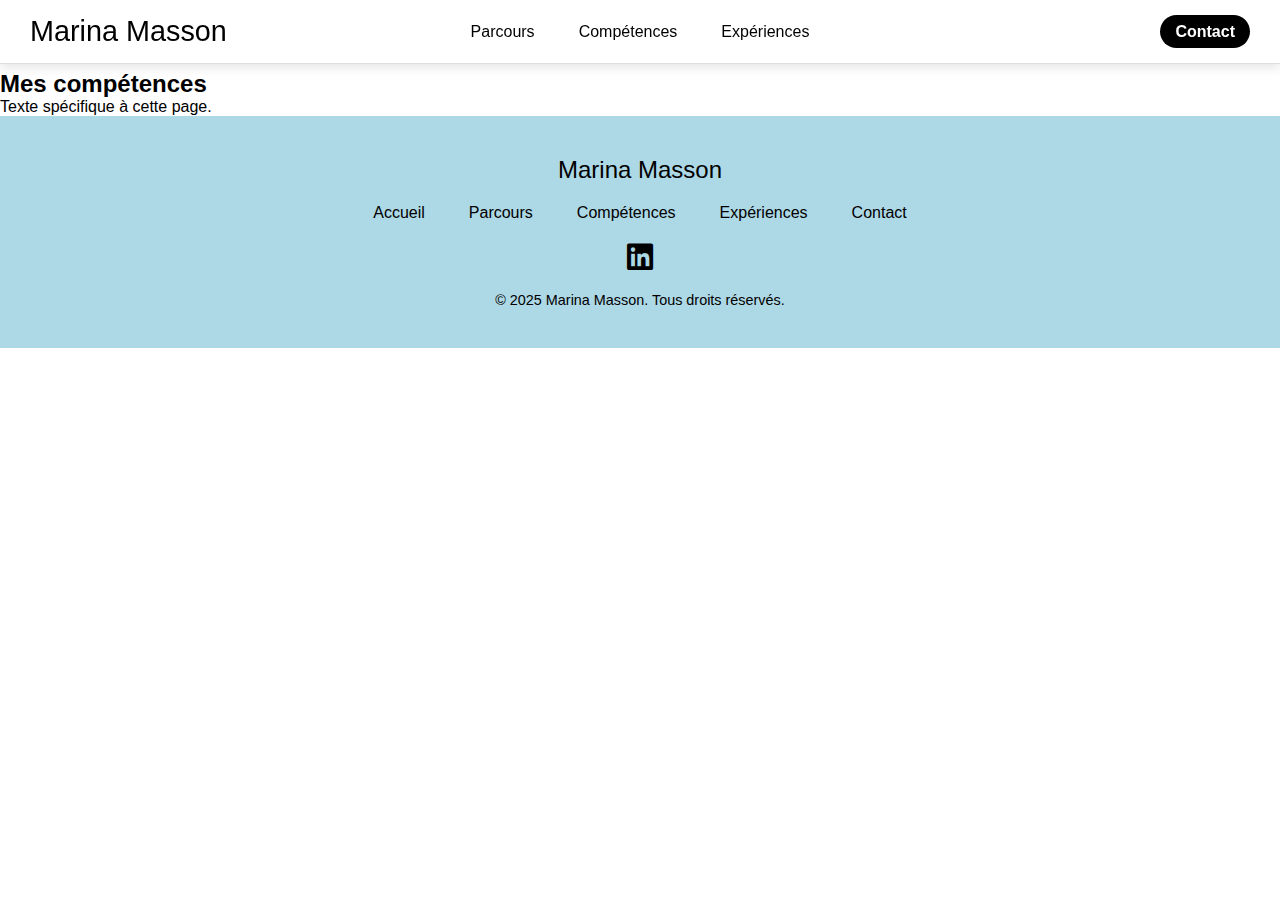
==== competences.html @ f67c8847 "changes 1" ====
<!DOCTYPE html>
<html lang="fr">

<head> 
    <meta charset="UTF-8">
    <meta name="viewport" content="width=device-width, initial-scale=1.0">
    <title>Marina Masson - Accueil</title>
    <link rel="stylesheet" href="styles.css"> <!-- Lien vers le fichier CSS -->
    <link rel="stylesheet" href="https://cdnjs.cloudflare.com/ajax/libs/font-awesome/6.4.2/css/all.min.css">
</head>

<body>
    <div id="header"></div> <!-- Le header sera chargé ici -->
    
    <main>
        <h2>Mes compétences</h2>
        <p>Texte spécifique à cette page.</p>
    </main>

    <div id="footer"></div> <!-- Le footer sera chargé ici -->

    <script>
        async function includeHTML(file, elementId) {
            const response = await fetch(file);
            if (response.ok) {
                const content = await response.text();
                document.getElementById(elementId).innerHTML = content;
            } else {
                console.error(`Erreur de chargement : ${file}`);
            }
        }

        includeHTML('header.html', 'header');
        includeHTML('footer.html', 'footer');
    </script>
</body>

</html>
---- styles.css ----
/* Réinitialisation des marges et paddings */
* {
    margin: 0;
    padding: 0;
    box-sizing: border-box;
}

/* Styles généraux */
body {
    font-family: Arial, sans-serif;
    margin: 0;
    padding: 0;
    padding-top: 70px; /* Compense la hauteur du header fixe */
}

/* Styles pour le header */
header {
    background-color: white;
    padding: 15px 30px;
    width: 100%;
    position: fixed;
    top: 0;
    left: 0;
    z-index: 1000;
    box-shadow: 0px 4px 10px rgba(0, 0, 0, 0.1); /* Ombre douce */
    border-bottom: 1px solid #ddd; /* Légère séparation */
    display: grid;
    grid-template-columns: 1fr auto 1fr; /* Trois colonnes équilibrées */
    align-items: center;
}

/* Style du titre */
header h1 {
    font-size: 1.8rem;
    font-weight: normal; /* Texte plus fin */
    color: black;
}

header h1 a {
    text-decoration: none; /* Supprime le soulignement */
    color: inherit; /* Garde la couleur du texte parent */
    font-weight: inherit; /* Garde l'épaisseur du texte */
}

/* Conteneur de la navigation pour bien centrer les éléments */
nav {
    flex: 1;
    display: flex;
    justify-content: center; /* Centre la navigation */
}

/* Style de la navigation */
nav ul {
    list-style: none;
    display: flex;
    gap: 20px; /* Espacement entre les liens */
    justify-content: center;
}

/* Style des liens */
nav ul li a {
    text-decoration: none;
    color: black;
    font-size: 1rem;
    padding: 8px 12px;
    border-radius: 5px;
    transition: 0.3s;
}

/* Effet au survol */
nav ul li a:hover {
    background-color: rgba(0, 0, 0, 0.1); /* Légère coloration */
}

/* Positionnement spécifique du bouton "Contact" */
.contact {
    justify-self: end; /* Aligne le bouton "Contact" à droite */
}

.contact a {
    background-color: black;
    color: white;
    padding: 8px 15px;
    border-radius: 20px;
    font-weight: bold;
    text-decoration: none;
    transition: 0.3s;
}

.contact a:hover {
    background-color: #333; /* Gris foncé au survol */
}

/* --------- Responsive Design ---------- */

/* Menu burger */
.menu-toggle {
    display: none;
    flex-direction: column;
    cursor: pointer;
}

.menu-toggle div {
    width: 30px;
    height: 3px;
    background-color: black;
    margin: 5px;
    transition: 0.3s;
}

/* Adaptation pour mobile */
@media (max-width: 768px) {
    nav {
        justify-content: flex-end; /* Pour que le menu burger soit bien positionné */
    }

    nav ul {
        display: none;
        flex-direction: column;
        background-color: white;
        position: absolute;
        top: 60px;
        left: 0;
        width: 100%;
        text-align: center;
        padding: 10px 0;
        border-top: 1px solid #ddd;
    }

    nav ul li {
        padding: 10px 0;
    }

    .contact {
        position: absolute;
        right: 30px;
        top: 15px;
    }

    .menu-toggle {
        display: flex;
    }

    /* Affichage du menu lorsqu'il est actif */
    nav.active ul {
        display: flex;
    }
}

/* Footer */
footer {
    background-color: #add8e6; /* Bleu clair */
    padding: 40px 0;
    text-align: center;
    color: black;
}

.footer-container {
    display: flex;
    flex-direction: column;
    align-items: center;
    gap: 20px;
}

/* Nom */
footer h2 {
    font-size: 1.5rem;
    font-weight: normal;
}

/* Navigation */
footer nav ul {
    list-style: none;
    display: flex;
    gap: 20px;
    padding: 0;
}

footer nav ul li a {
    text-decoration: none;
    color: black;
    font-size: 1rem;
    transition: 0.3s;
}

footer nav ul li a:hover {
    text-decoration: underline;
}

/* Réseaux sociaux */
.social a i {
    font-size: 30px;
    color: black;
    transition: 0.3s;
}

.social a i:hover {
    opacity: 0.7
}

/* Copyright */
.copyright {
    margin-top: 20px;
    font-size: 0.9rem;
}
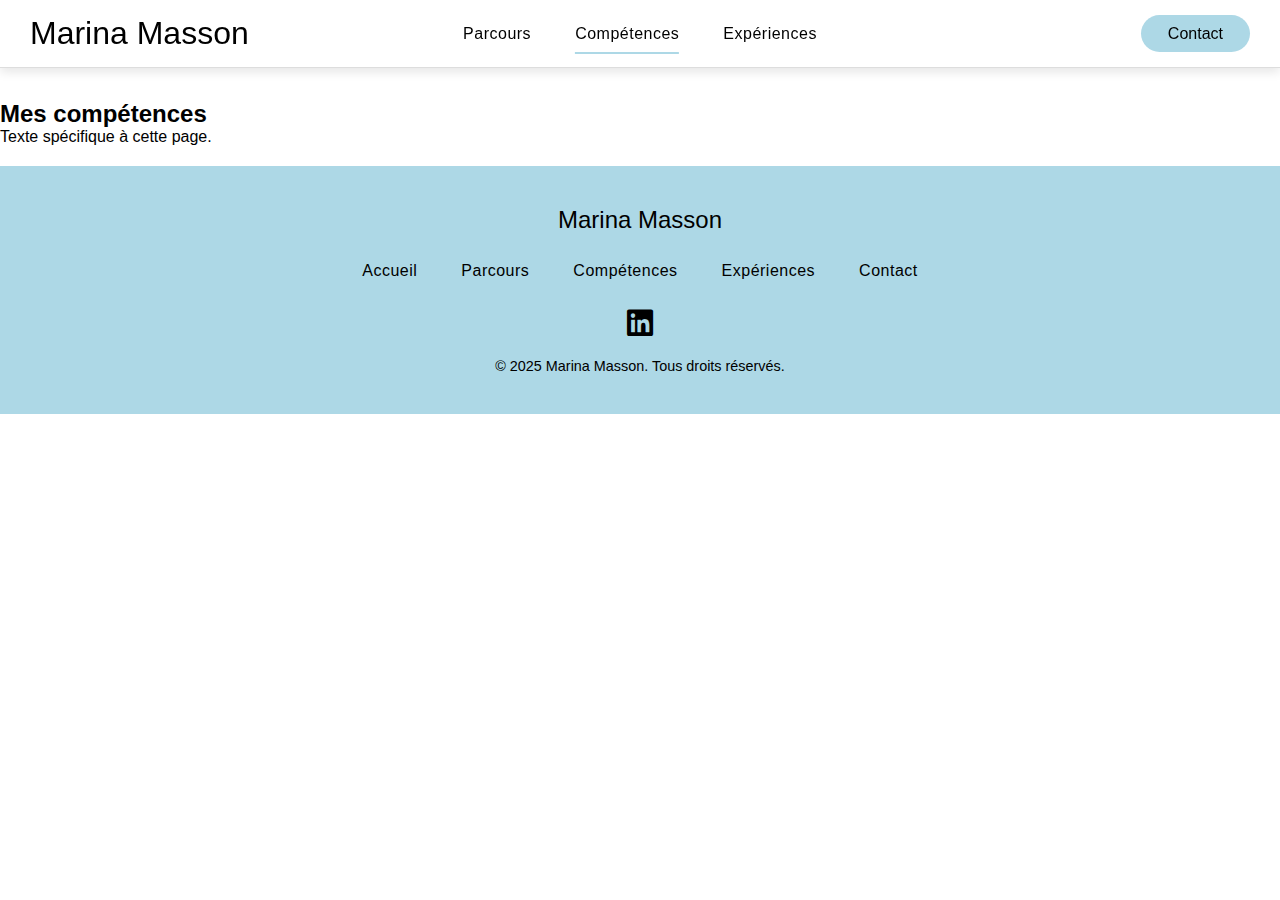
==== commit 9c489bb2: "3" ====
--- a/competences.html
+++ b/competences.html
@@ -5,34 +5,65 @@
     <meta charset="UTF-8">
     <meta name="viewport" content="width=device-width, initial-scale=1.0">
     <title>Marina Masson - Accueil</title>
-    <link rel="stylesheet" href="styles.css"> <!-- Lien vers le fichier CSS -->
+    
+    <!-- Lien vers les fichiers CSS -->
+    <link rel="stylesheet" href="styles.css">
     <link rel="stylesheet" href="https://cdnjs.cloudflare.com/ajax/libs/font-awesome/6.4.2/css/all.min.css">
 </head>
 
 <body>
-    <div id="header"></div> <!-- Le header sera chargé ici -->
+    <!-- Le header sera chargé dynamiquement -->
+    <div id="header"></div> 
     
     <main>
         <h2>Mes compétences</h2>
         <p>Texte spécifique à cette page.</p>
     </main>
 
-    <div id="footer"></div> <!-- Le footer sera chargé ici -->
+    <!-- Le footer sera chargé dynamiquement -->
+    <div id="footer"></div> 
 
     <script>
+        /**
+         * Fonction pour inclure un fichier HTML dans un élément spécifique de la page
+         * @param {string} file - Le fichier HTML à charger
+         * @param {string} elementId - L'ID de l'élément dans lequel charger le fichier
+         */
         async function includeHTML(file, elementId) {
-            const response = await fetch(file);
-            if (response.ok) {
+            try {
+                const response = await fetch(file);
+                if (!response.ok) throw new Error(`Erreur de chargement : ${file}`);
+                
                 const content = await response.text();
                 document.getElementById(elementId).innerHTML = content;
-            } else {
-                console.error(`Erreur de chargement : ${file}`);
+    
+                // Vérifier si le header est chargé, puis appliquer la classe active
+                if (elementId === 'header') {
+                    applyActiveClass();
+                }
+            } catch (error) {
+                console.error(error);
             }
         }
-
+    
+        // Chargement du header et du footer dynamiquement
         includeHTML('header.html', 'header');
         includeHTML('footer.html', 'footer');
-    </script>
+    
+        /**
+         * Fonction qui applique la classe "active" au lien correspondant à la page actuelle
+         */
+        function applyActiveClass() {
+            let links = document.querySelectorAll("nav ul li a");
+            let currentPage = window.location.pathname.split("/").pop(); // Récupère le fichier actuel (ex: "parcours.html")
+    
+            links.forEach(link => {
+                if (link.getAttribute("href") === currentPage) {
+                    link.classList.add("active"); // Ajoute la classe active au lien correspondant
+                }
+            });
+        }
+    </script>    
 </body>
 
 </html>--- a/styles.css
+++ b/styles.css
@@ -1,4 +1,14 @@
-/* Réinitialisation des marges et paddings */
+/* Importation de la police Aurora */
+@font-face {
+    font-family: 'Aurora';
+    src: url('fonts/Aurora.woff2') format('woff2'),
+         url('fonts/Aurora.woff') format('woff'),
+         url('fonts/Aurora.otf') format('opentype'); /* En dernier recours */
+    font-weight: normal;
+    font-style: normal;
+}
+
+/* Réinitialisation globale des styles */
 * {
     margin: 0;
     padding: 0;
@@ -8,12 +18,14 @@
 /* Styles généraux */
 body {
     font-family: Arial, sans-serif;
-    margin: 0;
-    padding: 0;
-    padding-top: 70px; /* Compense la hauteur du header fixe */
-}
-
-/* Styles pour le header */
+    padding-top: 100px; /* Compense la hauteur du header fixe */
+}
+
+main {
+    margin-bottom: 20px; /* Ajoute un espace sous le contenu */
+}
+
+/* ---------- HEADER ---------- */
 header {
     background-color: white;
     padding: 15px 30px;
@@ -23,75 +35,97 @@
     left: 0;
     z-index: 1000;
     box-shadow: 0px 4px 10px rgba(0, 0, 0, 0.1); /* Ombre douce */
-    border-bottom: 1px solid #ddd; /* Légère séparation */
+    border-bottom: 1px solid #ddd; /* Séparation visuelle */
     display: grid;
-    grid-template-columns: 1fr auto 1fr; /* Trois colonnes équilibrées */
+    grid-template-columns: 1fr auto 1fr;
     align-items: center;
 }
 
-/* Style du titre */
+/* Style du titre principal */
 header h1 {
-    font-size: 1.8rem;
-    font-weight: normal; /* Texte plus fin */
+    font-family: 'Aurora', sans-serif;
+    font-size: 2rem;
+    font-weight: normal;
     color: black;
 }
 
 header h1 a {
-    text-decoration: none; /* Supprime le soulignement */
-    color: inherit; /* Garde la couleur du texte parent */
-    font-weight: inherit; /* Garde l'épaisseur du texte */
-}
-
-/* Conteneur de la navigation pour bien centrer les éléments */
+    text-decoration: none;
+    color: inherit;
+    font-weight: inherit;
+}
+
+/* Navigation principale */
 nav {
     flex: 1;
     display: flex;
-    justify-content: center; /* Centre la navigation */
-}
-
-/* Style de la navigation */
+    justify-content: center;
+}
+
 nav ul {
     list-style: none;
     display: flex;
-    gap: 20px; /* Espacement entre les liens */
+    gap: 20px;
     justify-content: center;
 }
 
-/* Style des liens */
+/* Style des liens de navigation */
 nav ul li a {
     text-decoration: none;
     color: black;
     font-size: 1rem;
+    font-family: 'Aurora', sans-serif;
     padding: 8px 12px;
-    border-radius: 5px;
-    transition: 0.3s;
-}
-
-/* Effet au survol */
-nav ul li a:hover {
-    background-color: rgba(0, 0, 0, 0.1); /* Légère coloration */
-}
-
-/* Positionnement spécifique du bouton "Contact" */
+    letter-spacing: 0.5px;
+    position: relative;
+    transition: color 0.3s ease;
+    display: inline-block;
+}
+
+/* Animation de la ligne sous les liens */
+nav ul li a::after {
+    content: "";
+    position: absolute;
+    left: 50%;
+    bottom: -3px;
+    width: 0;
+    height: 2px;
+    background-color: transparent;
+    transition: width 0.3s ease, background-color 0.3s ease;
+    transform: translateX(-50%);
+}
+
+nav ul li a:hover::after,
+nav ul li a.active::after {
+    width: calc(100% - 24px);
+    background-color: #add8e6;
+}
+
+/* Positionnement du bouton "Contact" */
 .contact {
-    justify-self: end; /* Aligne le bouton "Contact" à droite */
+    justify-self: end;
 }
 
 .contact a {
-    background-color: black;
-    color: white;
-    padding: 8px 15px;
-    border-radius: 20px;
-    font-weight: bold;
-    text-decoration: none;
-    transition: 0.3s;
-}
-
-.contact a:hover {
-    background-color: #333; /* Gris foncé au survol */
-}
-
-/* --------- Responsive Design ---------- */
+    background-color: #add8e6;
+    color: black;
+    padding: 8px 25px;
+    border-radius: 30px;
+    text-decoration: none;
+    transition: background-color 0.3s ease, border 0.3s ease, color 0.3s ease;
+    font-family: 'Aurora', sans-serif;
+    border: 2px solid transparent;
+}
+
+/* Effet au survol et activation */
+.contact a:hover,
+.contact a:focus,
+.contact a.active {
+    background-color: lightyellow;
+    color: black;
+}
+
+/* ---------- RESPONSIVE DESIGN ---------- */
 
 /* Menu burger */
 .menu-toggle {
@@ -108,10 +142,9 @@
     transition: 0.3s;
 }
 
-/* Adaptation pour mobile */
 @media (max-width: 768px) {
     nav {
-        justify-content: flex-end; /* Pour que le menu burger soit bien positionné */
+        justify-content: flex-end;
     }
 
     nav ul {
@@ -141,15 +174,14 @@
         display: flex;
     }
 
-    /* Affichage du menu lorsqu'il est actif */
     nav.active ul {
         display: flex;
     }
 }
 
-/* Footer */
+/* ---------- FOOTER ---------- */
 footer {
-    background-color: #add8e6; /* Bleu clair */
+    background-color: #add8e6;
     padding: 40px 0;
     text-align: center;
     color: black;
@@ -162,13 +194,11 @@
     gap: 20px;
 }
 
-/* Nom */
 footer h2 {
     font-size: 1.5rem;
     font-weight: normal;
 }
 
-/* Navigation */
 footer nav ul {
     list-style: none;
     display: flex;
@@ -187,7 +217,7 @@
     text-decoration: underline;
 }
 
-/* Réseaux sociaux */
+/* Icônes des réseaux sociaux */
 .social a i {
     font-size: 30px;
     color: black;
@@ -195,11 +225,10 @@
 }
 
 .social a i:hover {
-    opacity: 0.7
-}
-
-/* Copyright */
+    opacity: 0.7;
+}
+
 .copyright {
     margin-top: 20px;
     font-size: 0.9rem;
-}
+}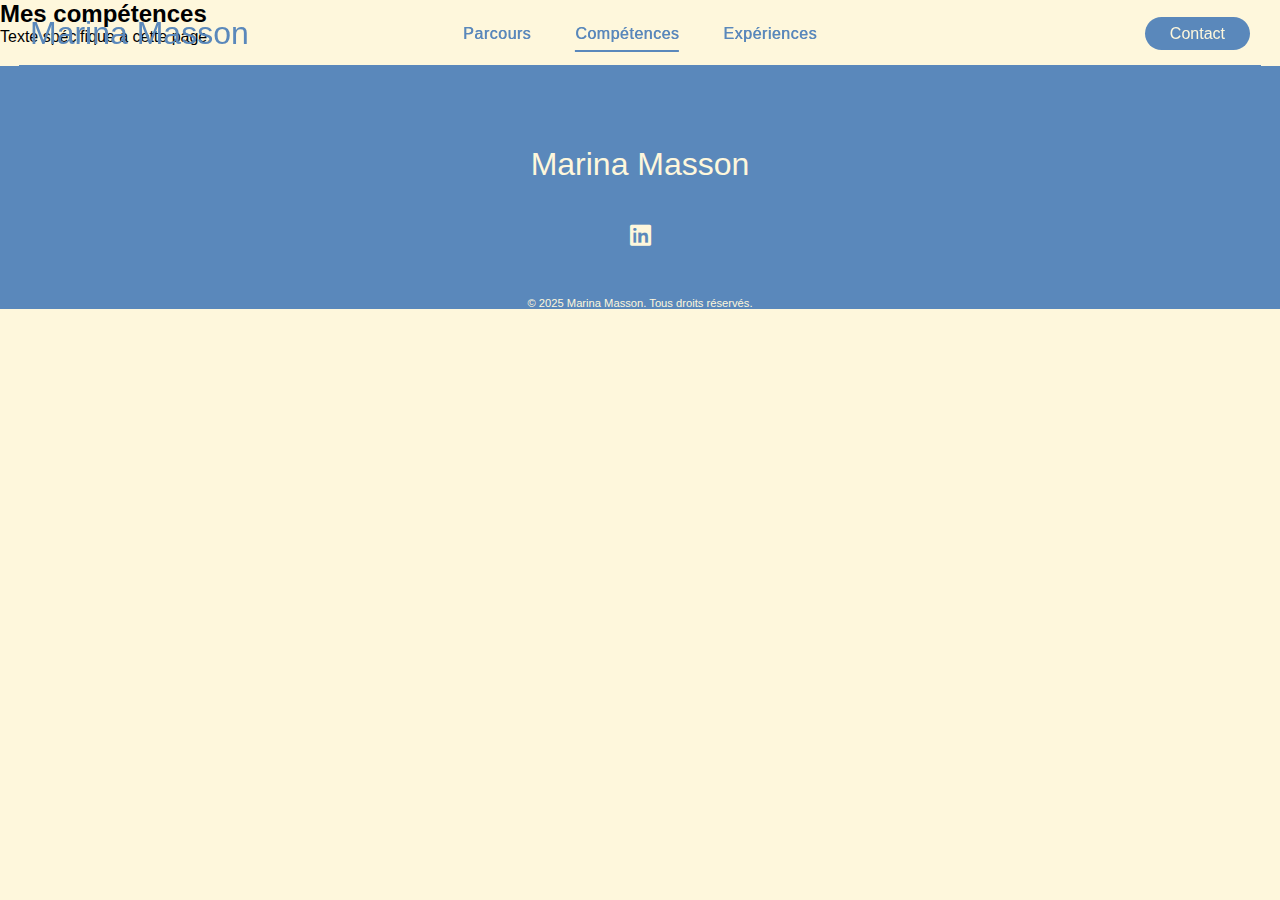
==== commit 161debfd: "4" ====
--- a/competences.html
+++ b/competences.html
@@ -23,47 +23,7 @@
     <!-- Le footer sera chargé dynamiquement -->
     <div id="footer"></div> 
 
-    <script>
-        /**
-         * Fonction pour inclure un fichier HTML dans un élément spécifique de la page
-         * @param {string} file - Le fichier HTML à charger
-         * @param {string} elementId - L'ID de l'élément dans lequel charger le fichier
-         */
-        async function includeHTML(file, elementId) {
-            try {
-                const response = await fetch(file);
-                if (!response.ok) throw new Error(`Erreur de chargement : ${file}`);
-                
-                const content = await response.text();
-                document.getElementById(elementId).innerHTML = content;
-    
-                // Vérifier si le header est chargé, puis appliquer la classe active
-                if (elementId === 'header') {
-                    applyActiveClass();
-                }
-            } catch (error) {
-                console.error(error);
-            }
-        }
-    
-        // Chargement du header et du footer dynamiquement
-        includeHTML('header.html', 'header');
-        includeHTML('footer.html', 'footer');
-    
-        /**
-         * Fonction qui applique la classe "active" au lien correspondant à la page actuelle
-         */
-        function applyActiveClass() {
-            let links = document.querySelectorAll("nav ul li a");
-            let currentPage = window.location.pathname.split("/").pop(); // Récupère le fichier actuel (ex: "parcours.html")
-    
-            links.forEach(link => {
-                if (link.getAttribute("href") === currentPage) {
-                    link.classList.add("active"); // Ajoute la classe active au lien correspondant
-                }
-            });
-        }
-    </script>    
+    <script src="script.js"></script>
 </body>
 
 </html>--- a/styles.css
+++ b/styles.css
@@ -16,9 +16,13 @@
 }
 
 /* Styles généraux */
+html {
+    scroll-behavior: smooth;
+}
+
 body {
     font-family: Arial, sans-serif;
-    padding-top: 100px; /* Compense la hauteur du header fixe */
+    background-color: #fef7dc; /* Ajout de la couleur de fond */
 }
 
 main {
@@ -27,15 +31,13 @@
 
 /* ---------- HEADER ---------- */
 header {
-    background-color: white;
+    background-color: transparent;
     padding: 15px 30px;
     width: 100%;
     position: fixed;
     top: 0;
     left: 0;
     z-index: 1000;
-    box-shadow: 0px 4px 10px rgba(0, 0, 0, 0.1); /* Ombre douce */
-    border-bottom: 1px solid #ddd; /* Séparation visuelle */
     display: grid;
     grid-template-columns: 1fr auto 1fr;
     align-items: center;
@@ -46,7 +48,7 @@
     font-family: 'Aurora', sans-serif;
     font-size: 2rem;
     font-weight: normal;
-    color: black;
+    color: #5a88bb;
 }
 
 header h1 a {
@@ -72,9 +74,11 @@
 /* Style des liens de navigation */
 nav ul li a {
     text-decoration: none;
-    color: black;
+    color: #5a88bb;
     font-size: 1rem;
     font-family: 'Aurora', sans-serif;
+    font-weight: normal; /* Laisse le poids par défaut */
+    text-shadow: 0.5px 0 0 currentColor; /* Simule une légère épaisseur */    
     padding: 8px 12px;
     letter-spacing: 0.5px;
     position: relative;
@@ -87,9 +91,9 @@
     content: "";
     position: absolute;
     left: 50%;
-    bottom: -3px;
+    bottom: -1px;
     width: 0;
-    height: 2px;
+    height: 1.6px;
     background-color: transparent;
     transition: width 0.3s ease, background-color 0.3s ease;
     transform: translateX(-50%);
@@ -98,7 +102,7 @@
 nav ul li a:hover::after,
 nav ul li a.active::after {
     width: calc(100% - 24px);
-    background-color: #add8e6;
+    background-color: #5a88bb;
 }
 
 /* Positionnement du bouton "Contact" */
@@ -107,23 +111,62 @@
 }
 
 .contact a {
-    background-color: #add8e6;
-    color: black;
+    background-color: #5a88bb;
+    color: #fef7dc;
     padding: 8px 25px;
     border-radius: 30px;
     text-decoration: none;
-    transition: background-color 0.3s ease, border 0.3s ease, color 0.3s ease;
-    font-family: 'Aurora', sans-serif;
-    border: 2px solid transparent;
+    transition: all 0.3s ease; /* Transition fluide pour toutes les propriétés */
+    font-family: 'Aurora', sans-serif;
 }
 
 /* Effet au survol et activation */
 .contact a:hover,
 .contact a:focus,
 .contact a.active {
-    background-color: lightyellow;
-    color: black;
-}
+    background-color: transparent;
+    color: #5a88bb; /* Bleu pour le texte */
+    border: 2px solid #5a88bb; /* Bordure bleue */
+}
+
+.header-border {
+    width: 97%; /* Ajuste la largeur selon ton besoin */
+    height: 1.7px;
+    background-color: #5a88bb; /* Couleur de la ligne */
+    margin: 0 auto; /* Centre la ligne */
+    position: absolute;
+    bottom: 0;
+    left: 0;
+    right: 0;
+}
+
+/* Transition fluide du header */
+header {
+    transition: all 0.3s ease-in-out;
+}
+
+/* Effet au scroll : header réduit et fond jaune */
+header.scrolled {
+    background-color: #fef7dc; /* Fond jaune */
+    padding: 8px 30px; /* Réduction du padding */
+}
+
+/* Réduction de la taille du titre */
+header.scrolled h1 {
+    font-size: 1.5rem; /* Réduction de la taille du titre */
+}
+
+/* Réduction du bouton contact */
+header.scrolled .contact a {
+    padding: 6px 20px; /* Bouton plus petit */
+    font-size: 0.9rem; /* Réduction de la taille du texte */
+}
+
+/* Réduction de la bordure sous le header */
+header.scrolled .header-border {
+    height: 1px;
+}
+
 
 /* ---------- RESPONSIVE DESIGN ---------- */
 
@@ -181,54 +224,89 @@
 
 /* ---------- FOOTER ---------- */
 footer {
-    background-color: #add8e6;
-    padding: 40px 0;
+    background-color: #5a88bb;
+    padding-top: 80px;
     text-align: center;
-    color: black;
-}
-
-.footer-container {
+    color: #fef7dc; /* Texte en jaune pâle */
+    font-family: 'Aurora', sans-serif; /* Police Aurora */
+}
+
+footer h2 {
+    font-family: 'Aurora', sans-serif;
+    font-size: 2rem; /* Même taille que dans le header */
+    font-weight: normal; /* Même épaisseur */
+    color: #fef7dc; /* Même couleur que le reste du footer */
+    padding-bottom: 40px;
+}
+
+/* Icônes des réseaux sociaux */
+.social a i {
+    font-size: 24px; /* Taille réduite */
+    color: #fef7dc; /* Couleur */
+    transition: 0.3s;
+    padding-bottom: 30px;
+}
+
+/* Copyright */
+.copyright {
+    margin-top: 20px;
+    font-size: 0.7rem;
+    color: #fef7dc; /* Texte copyright en jaune pâle */
+}
+
+/* Section HERO (image pleine largeur) */
+.hero {
+    height: 100vh; /* Pleine hauteur */
+    background: url('Images/IMG_3116.JPG') center/cover no-repeat; /* Image de fond */
+    display: flex;
+    align-items: center;
+    justify-content: center;
+    text-align: center;
+    position: relative;
+    padding: 20px;
+}
+
+/* Contenu au centre */
+.hero-content {
+    max-width: 800px;
+    color: white;
+}
+
+/* Titre */
+.hero h1 {
+    font-family: 'Aurora', sans-serif;
+    font-size: 3rem;
+    font-weight: normal;
+}
+
+.hero p {
+    font-family: "Helvetica Neue", Arial, sans-serif; /* Helvetica Neue est plus fine */
+    font-size: 1.2rem;
+    margin-top: 10px;
+    font-weight: 300; /* Poids plus léger */
+}
+
+/* Chevron sous le texte */
+.scroll-down {
+    display: block;
+    margin: 40px auto 0; /* Ajustement pour le remonter légèrement */
+    font-size: 1.5rem; /* Réduction de la taille */
+    color: white; /* Chevron en blanc */
+    text-decoration: none;
+    transition: opacity 0.3s ease, transform 0.3s ease;
+}
+
+/* Effet au survol */
+.scroll-down:hover {
+    opacity: 0.7;
+    transform: translateY(5px); /* Animation légère vers le bas */
+}
+
+#content {
     display: flex;
     flex-direction: column;
     align-items: center;
-    gap: 20px;
-}
-
-footer h2 {
-    font-size: 1.5rem;
-    font-weight: normal;
-}
-
-footer nav ul {
-    list-style: none;
-    display: flex;
-    gap: 20px;
-    padding: 0;
-}
-
-footer nav ul li a {
-    text-decoration: none;
-    color: black;
-    font-size: 1rem;
-    transition: 0.3s;
-}
-
-footer nav ul li a:hover {
-    text-decoration: underline;
-}
-
-/* Icônes des réseaux sociaux */
-.social a i {
-    font-size: 30px;
-    color: black;
-    transition: 0.3s;
-}
-
-.social a i:hover {
-    opacity: 0.7;
-}
-
-.copyright {
-    margin-top: 20px;
-    font-size: 0.9rem;
+    justify-content: center;
+    min-height: 50vh; /* Ajuste la hauteur de l'espace vide */
+    text-align: center; /* Centre le texte à l'intérieur */
 }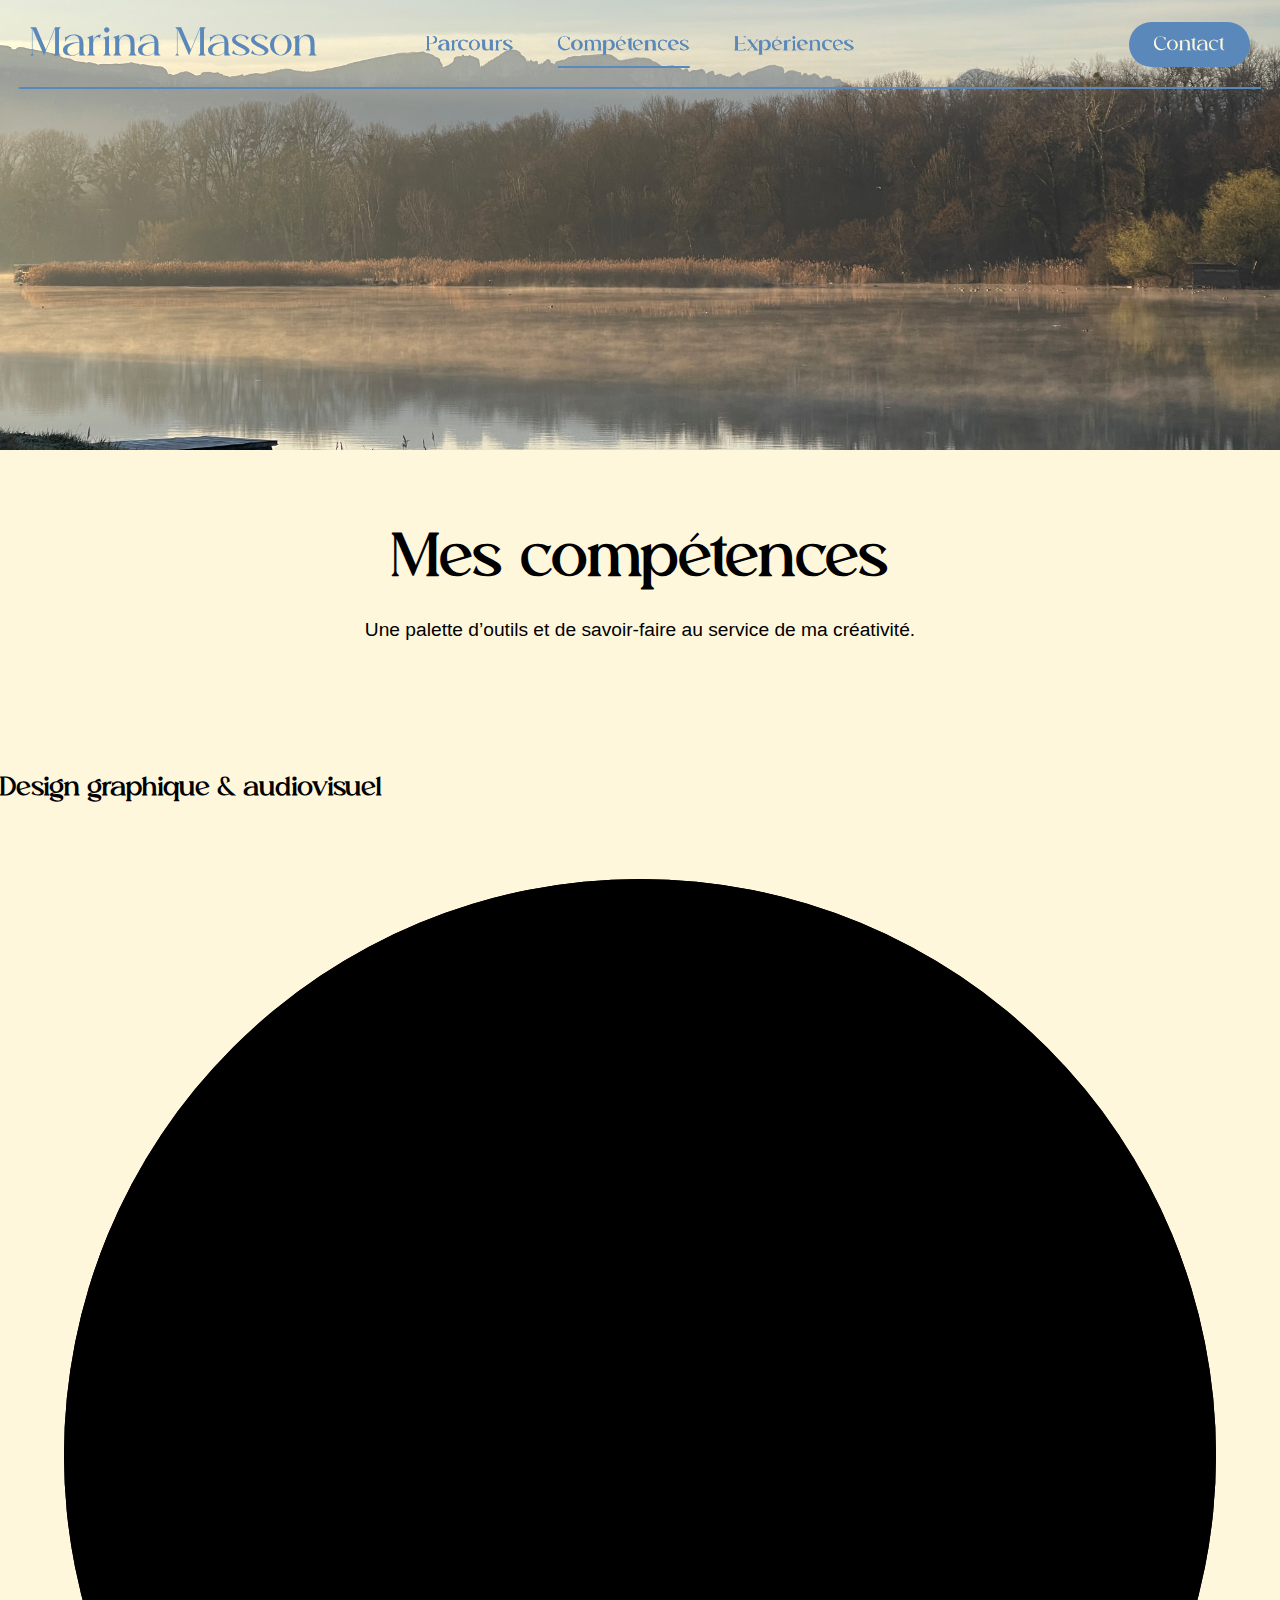
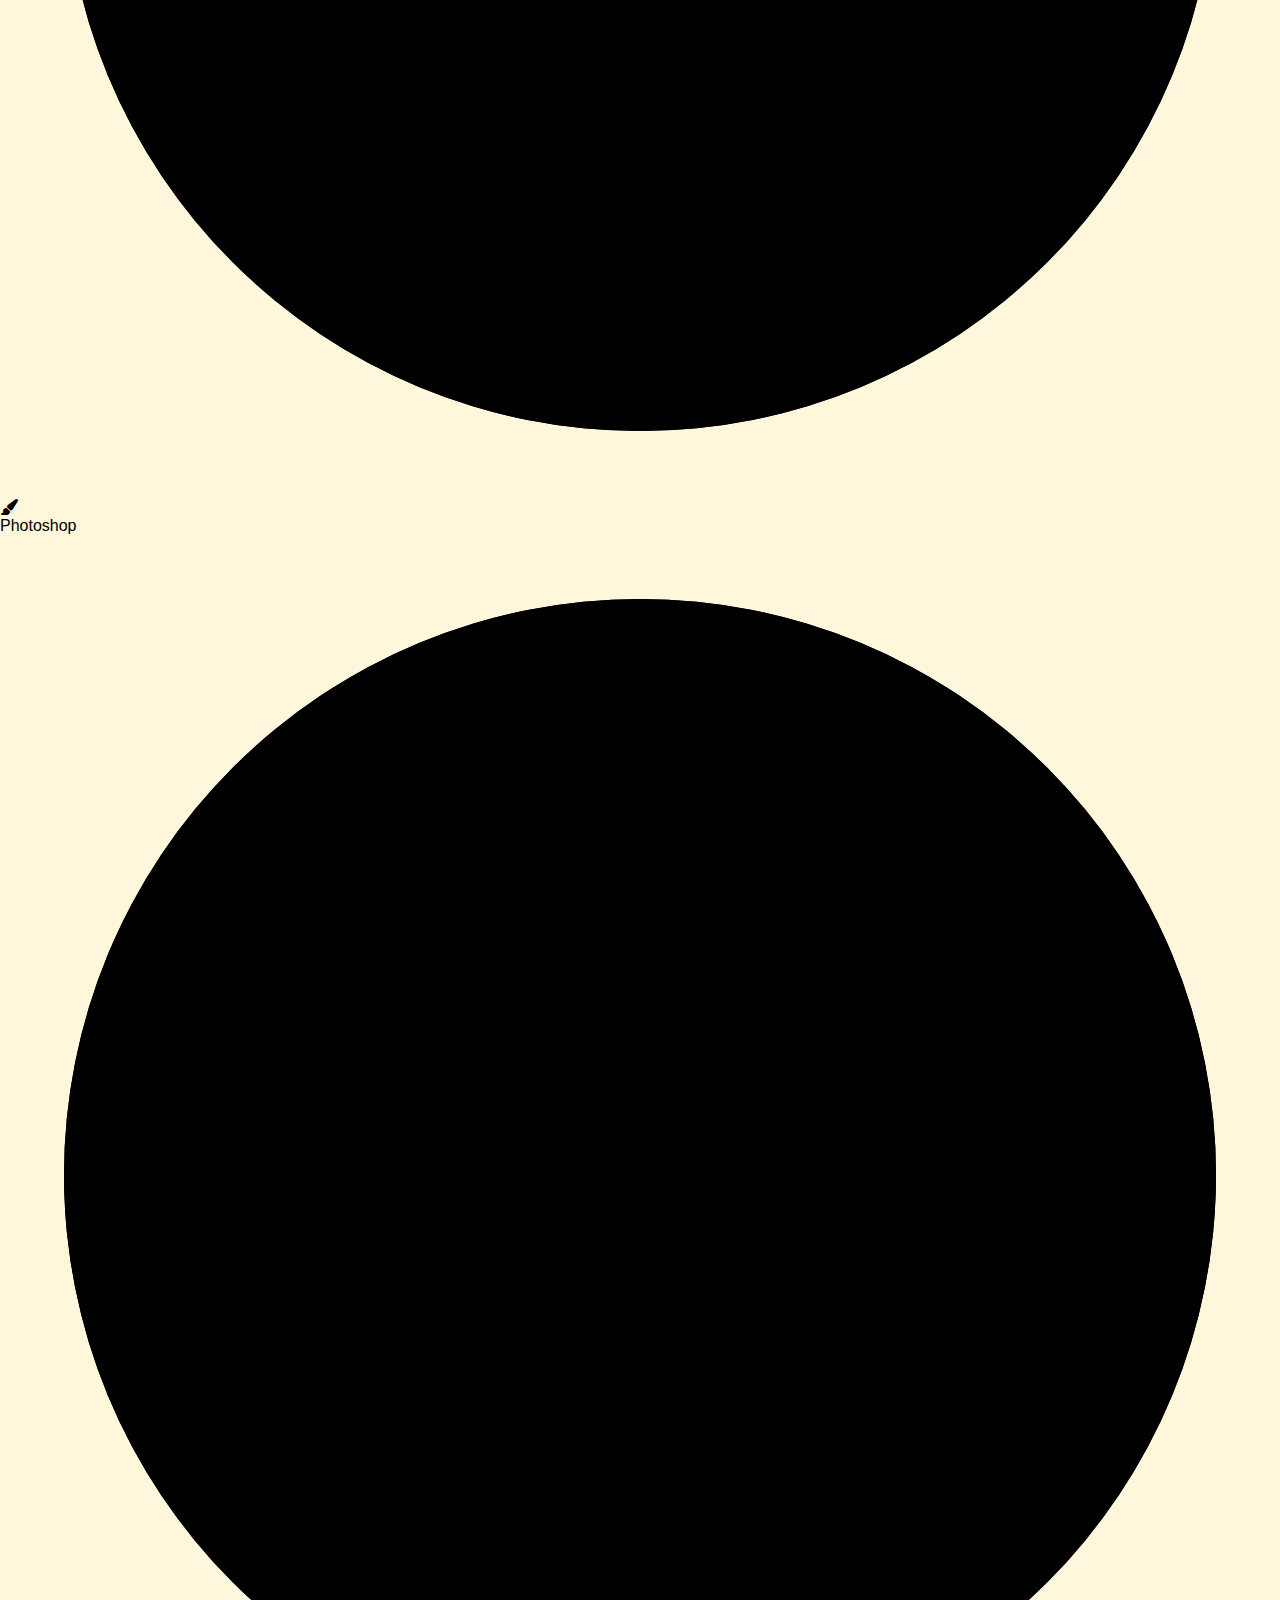
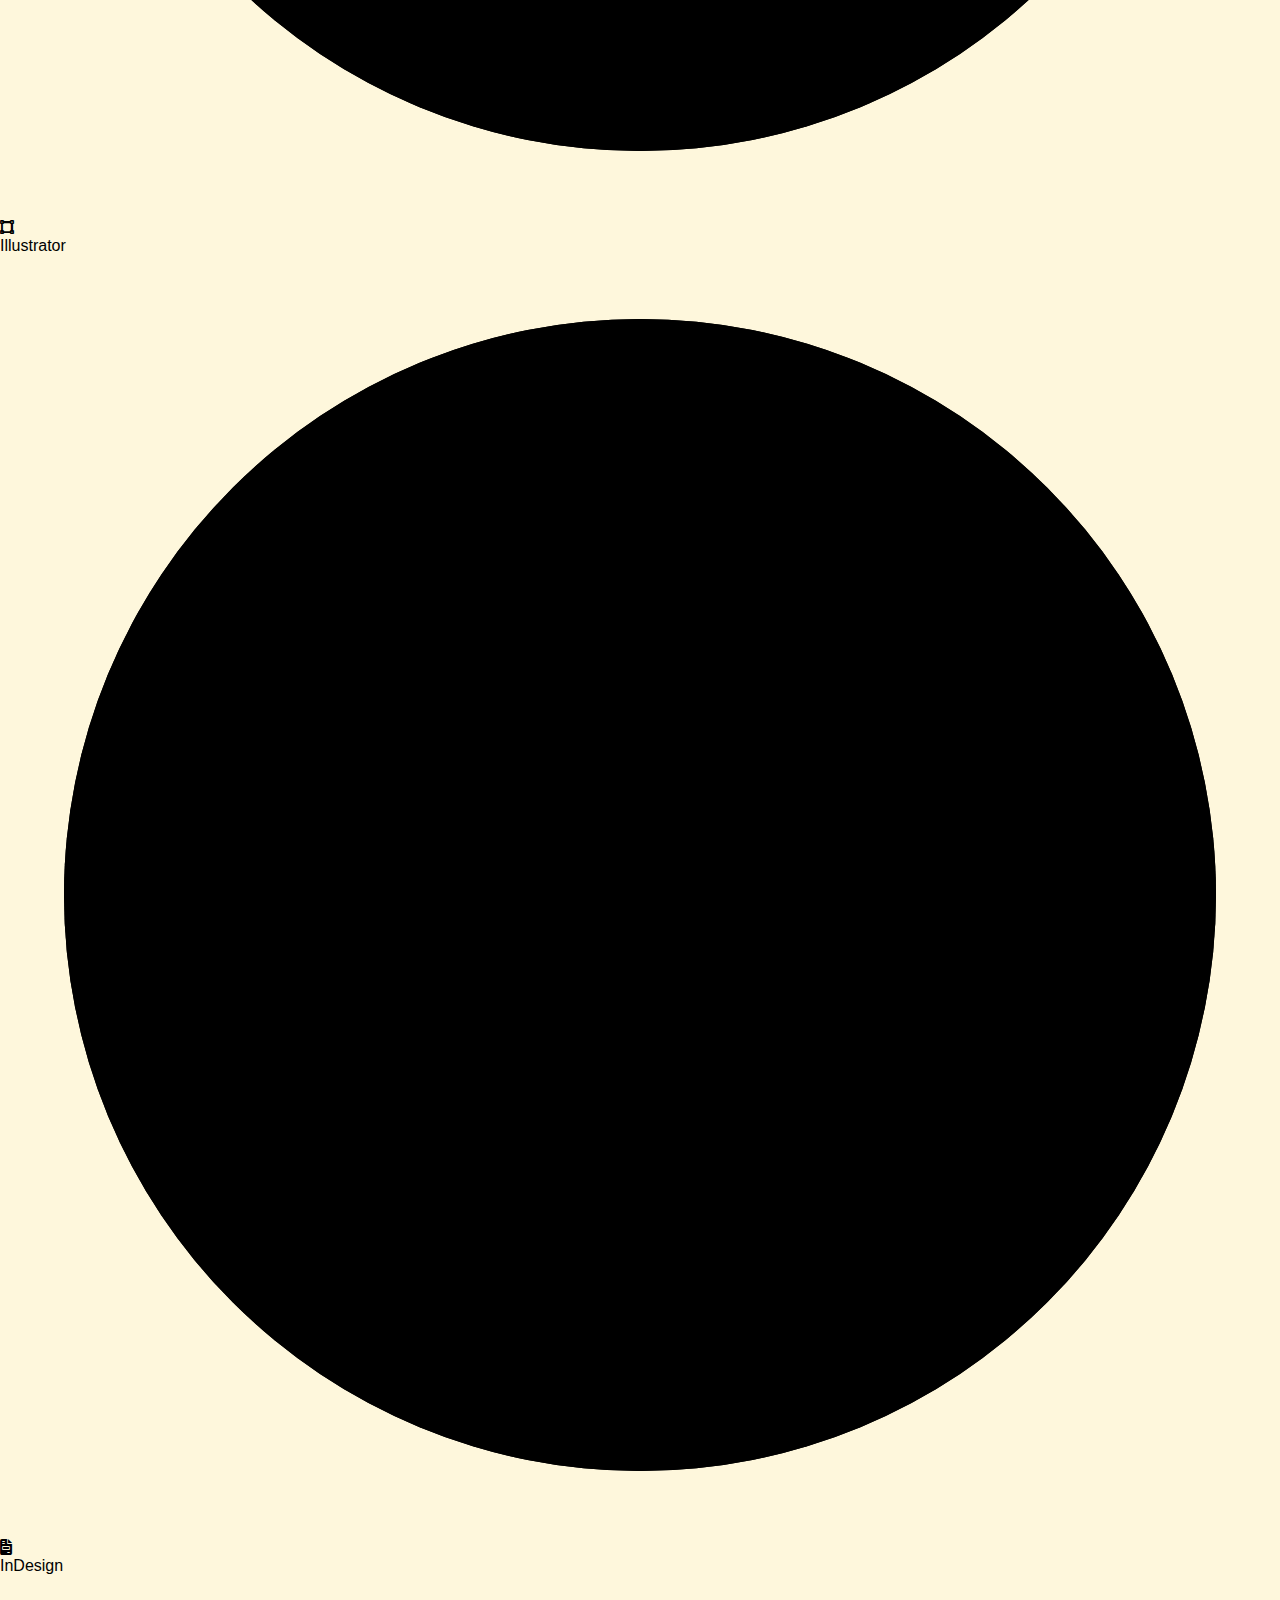
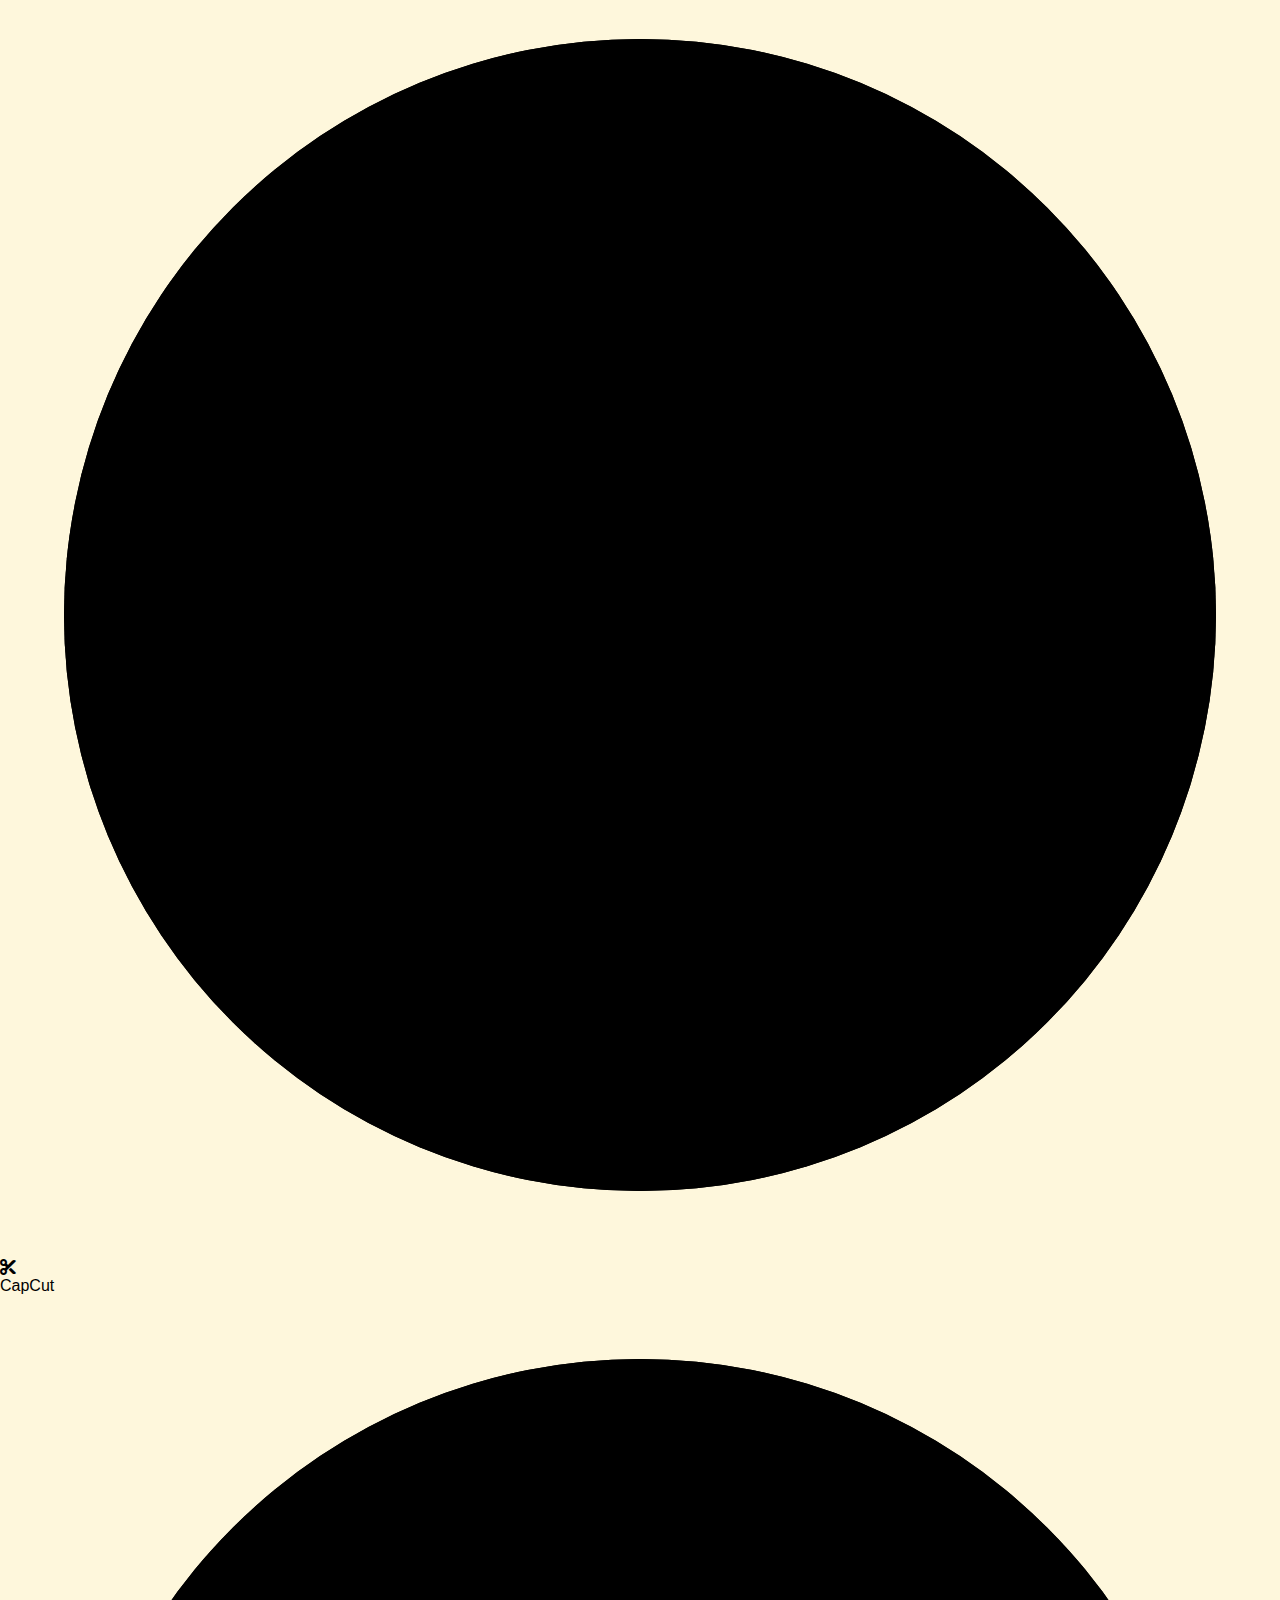
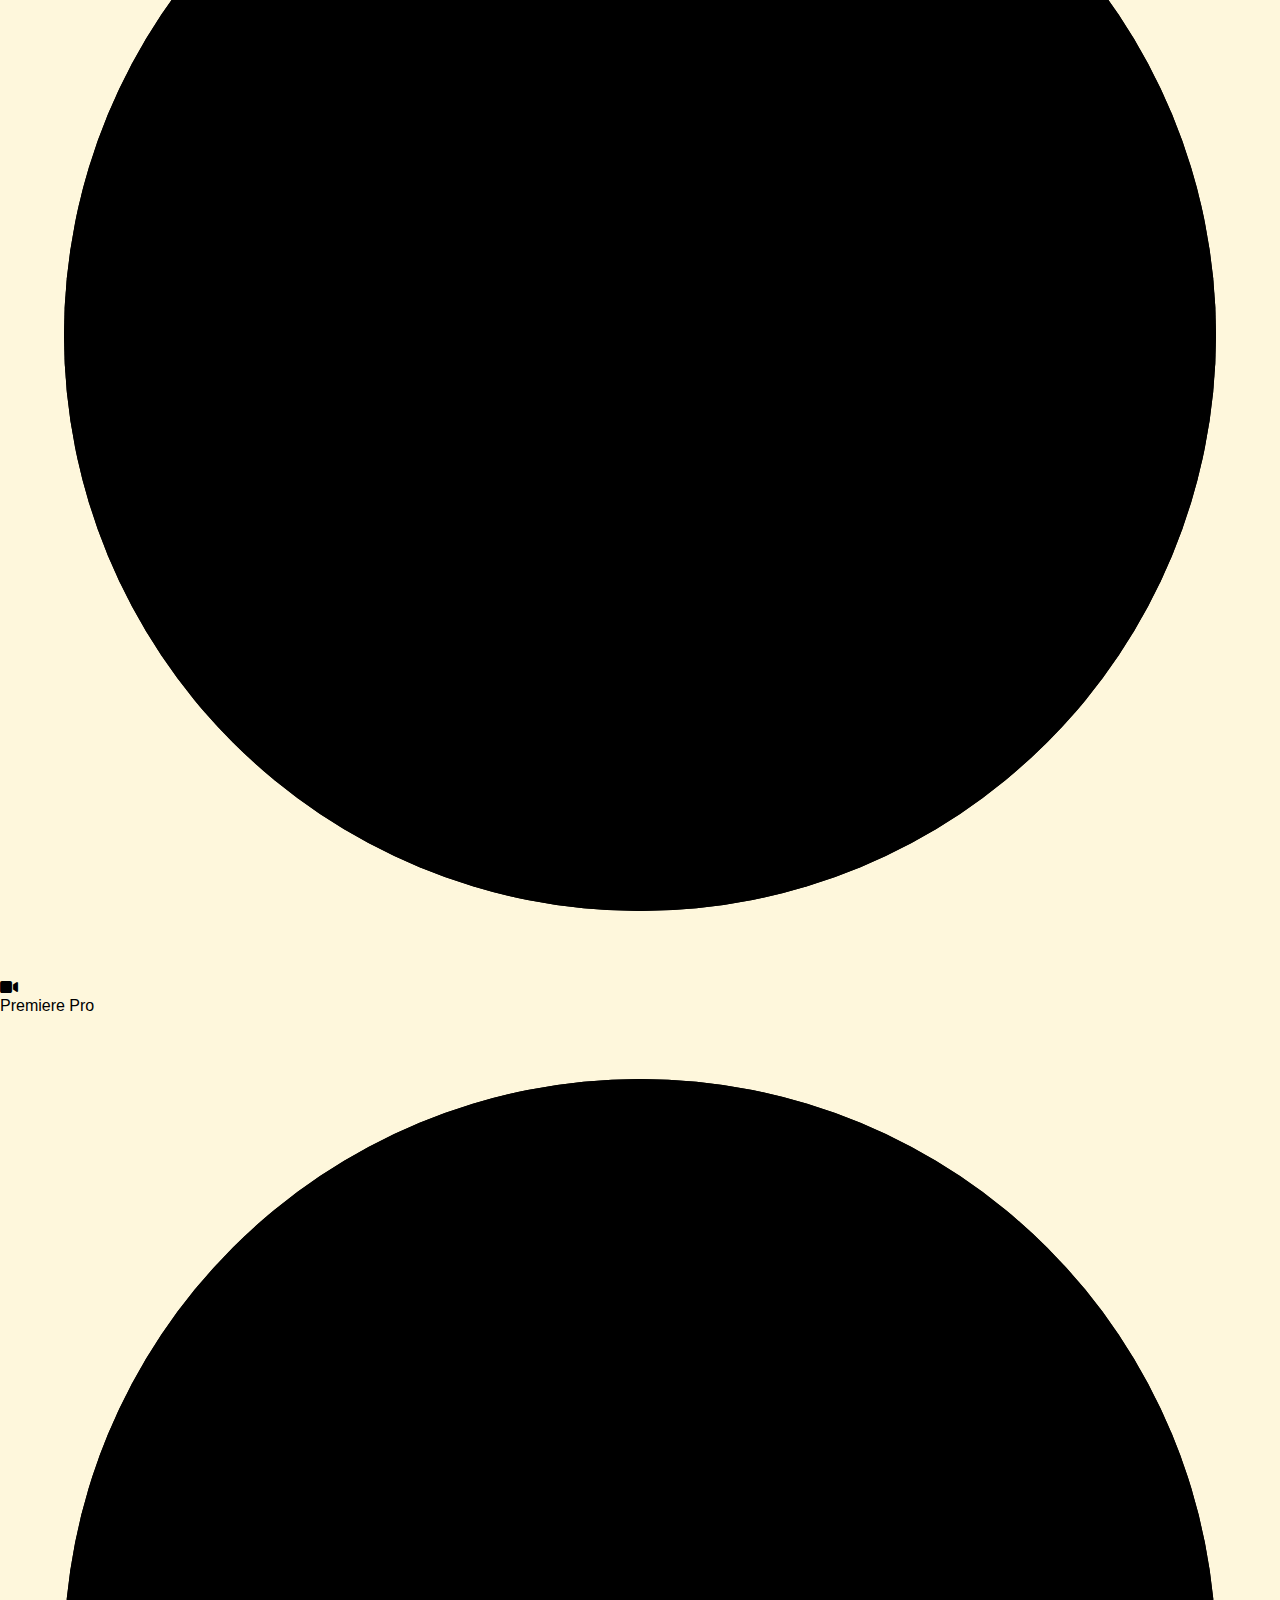
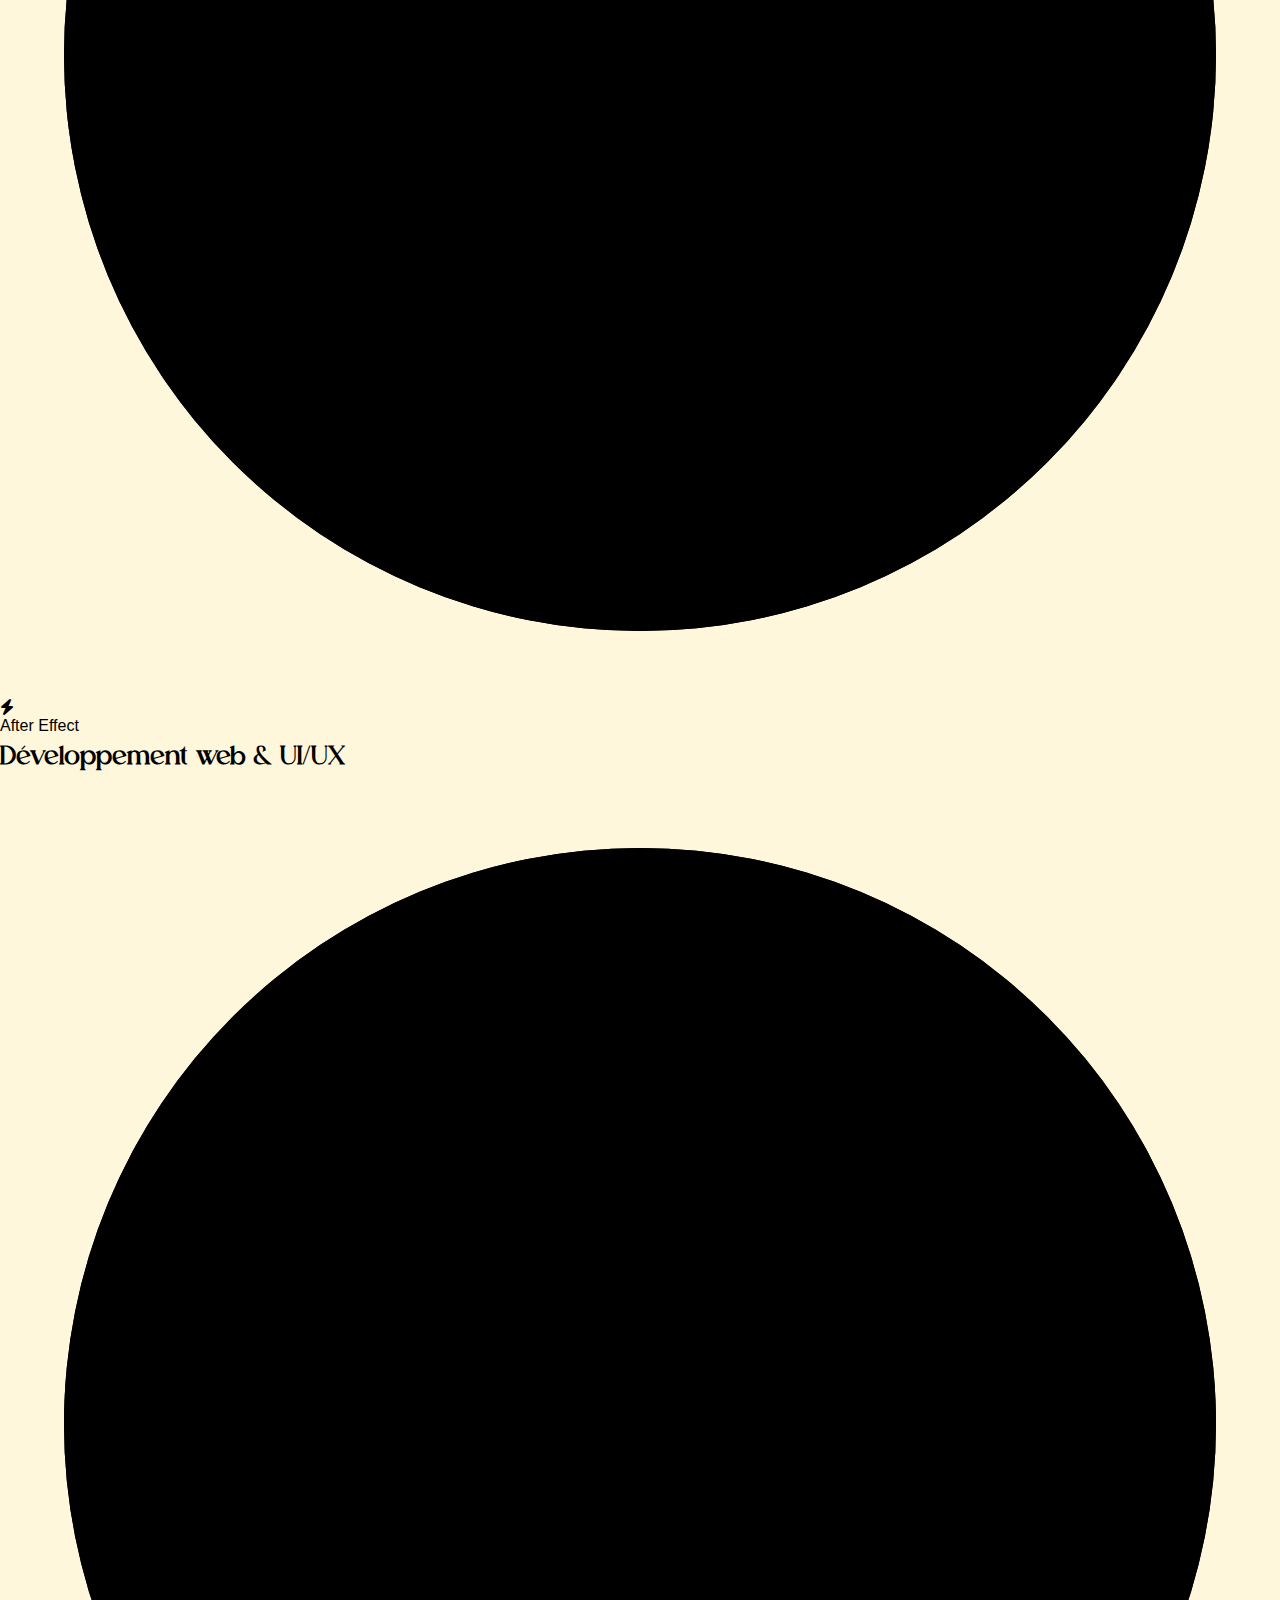
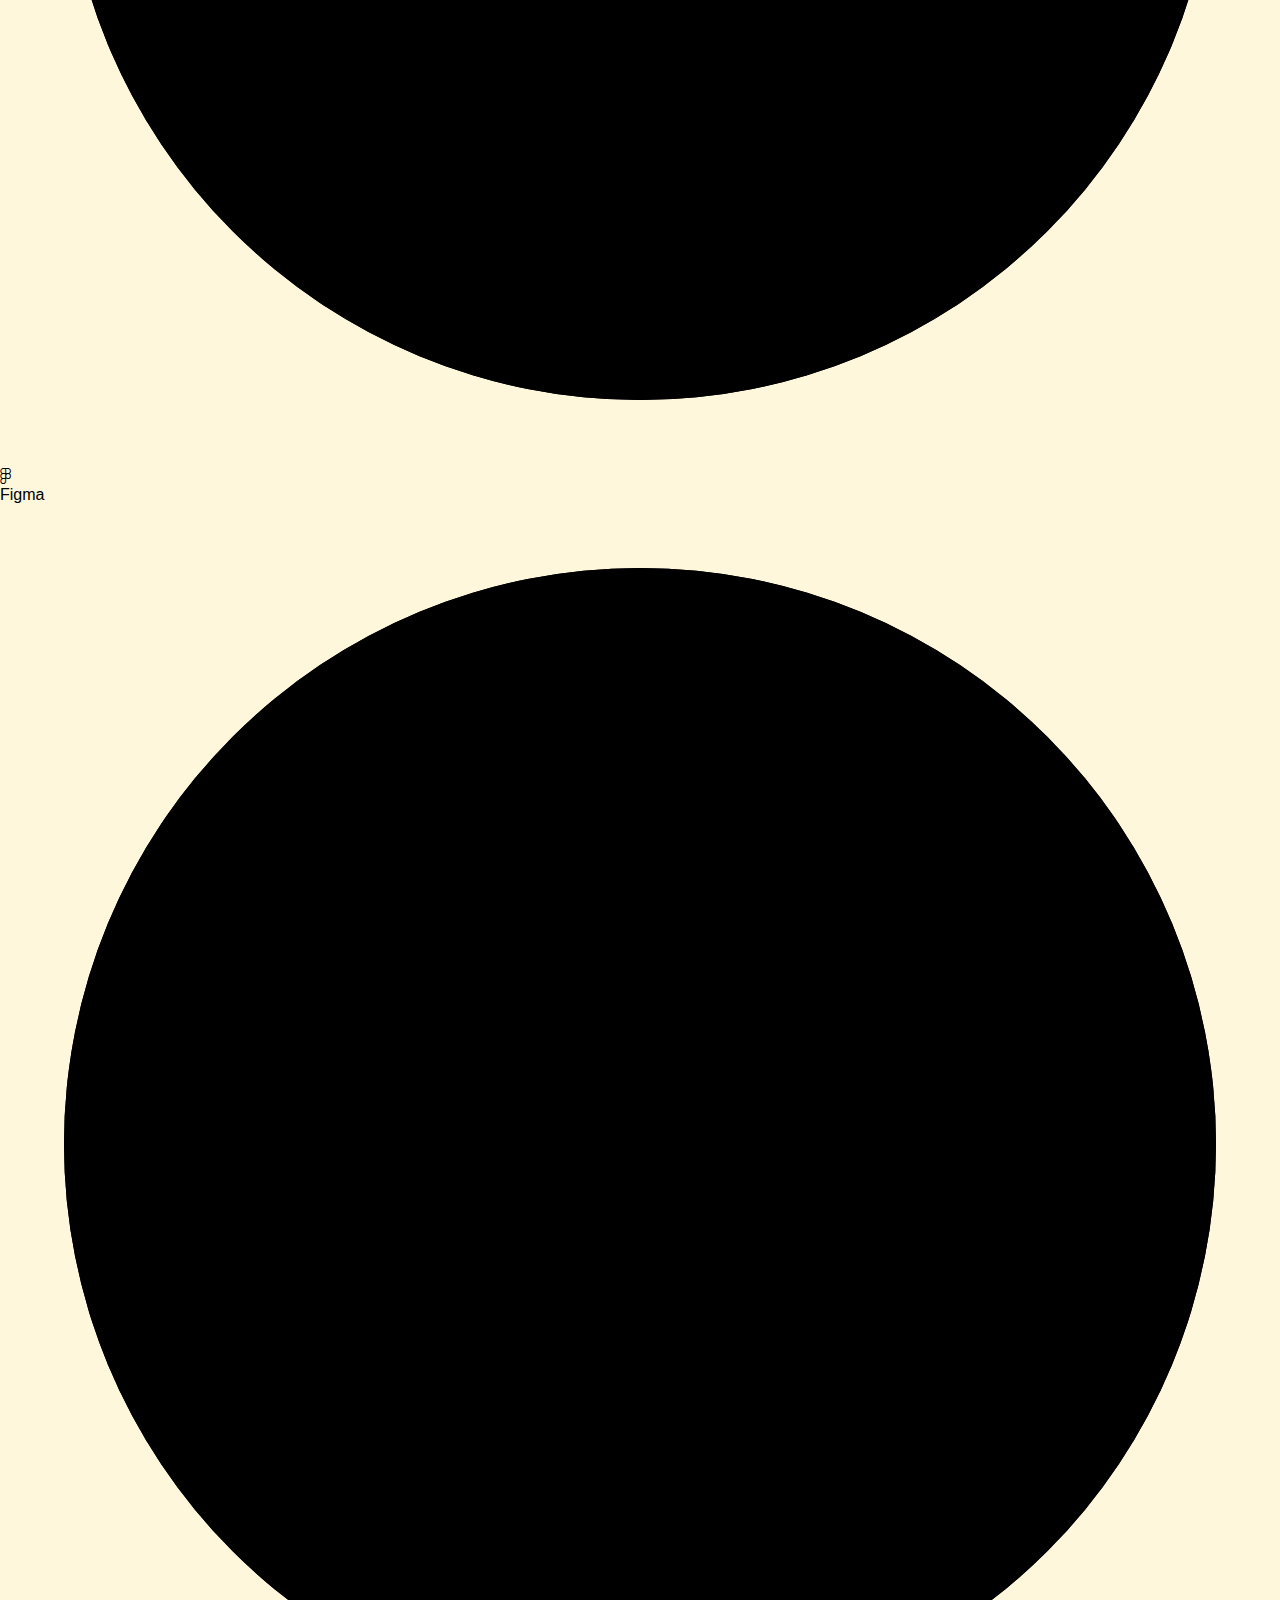
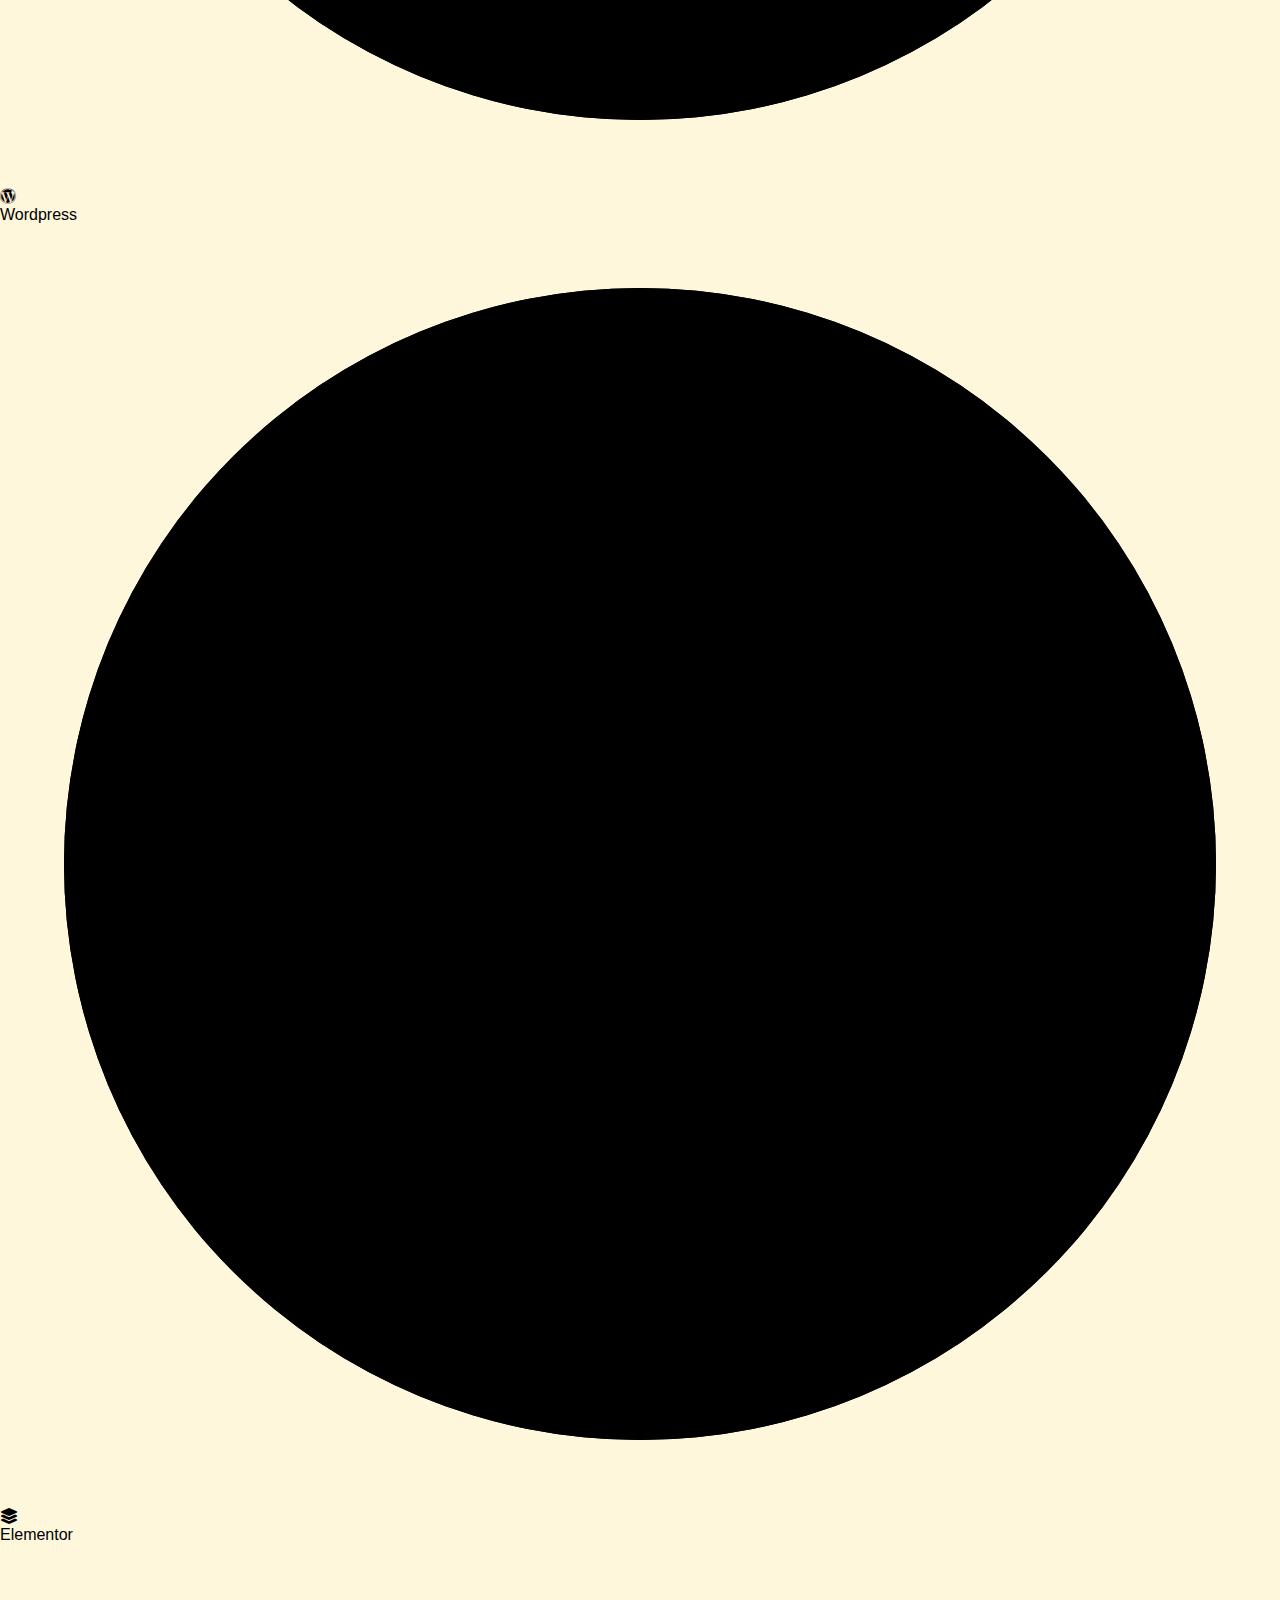
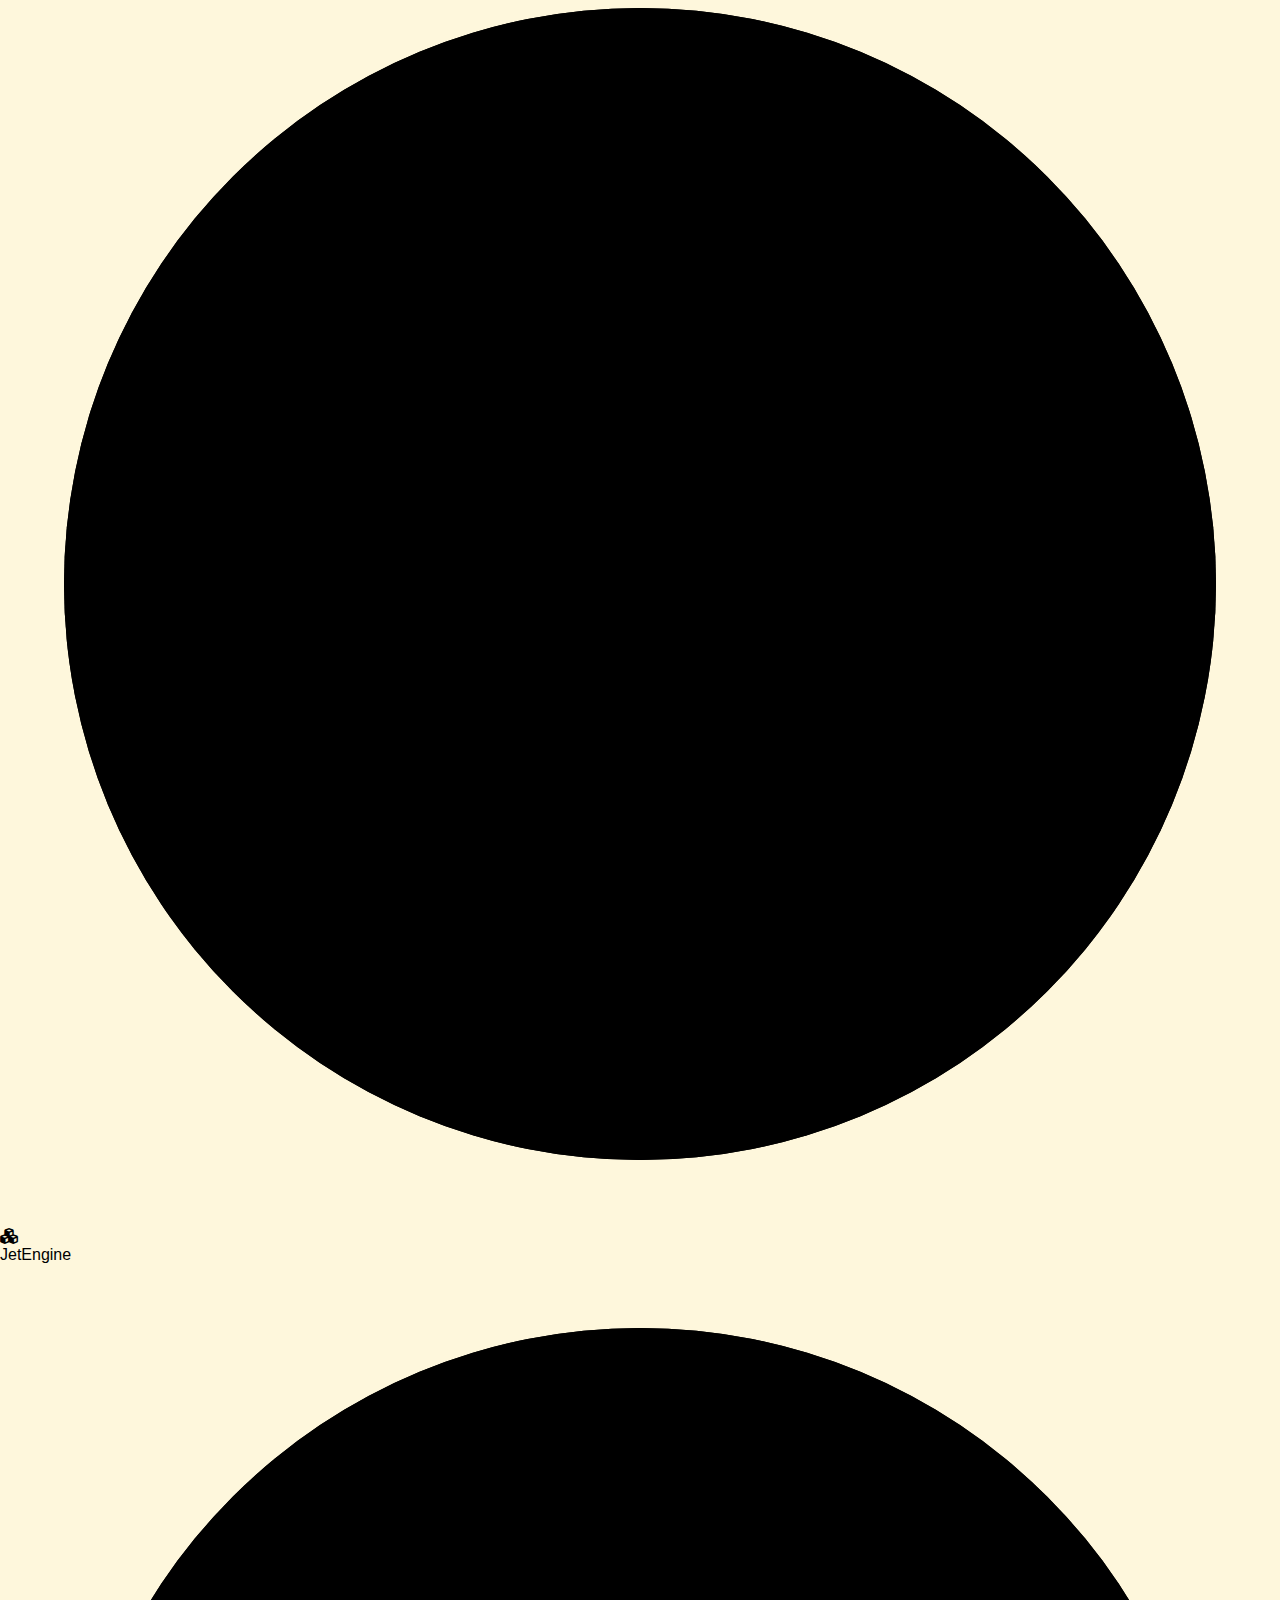
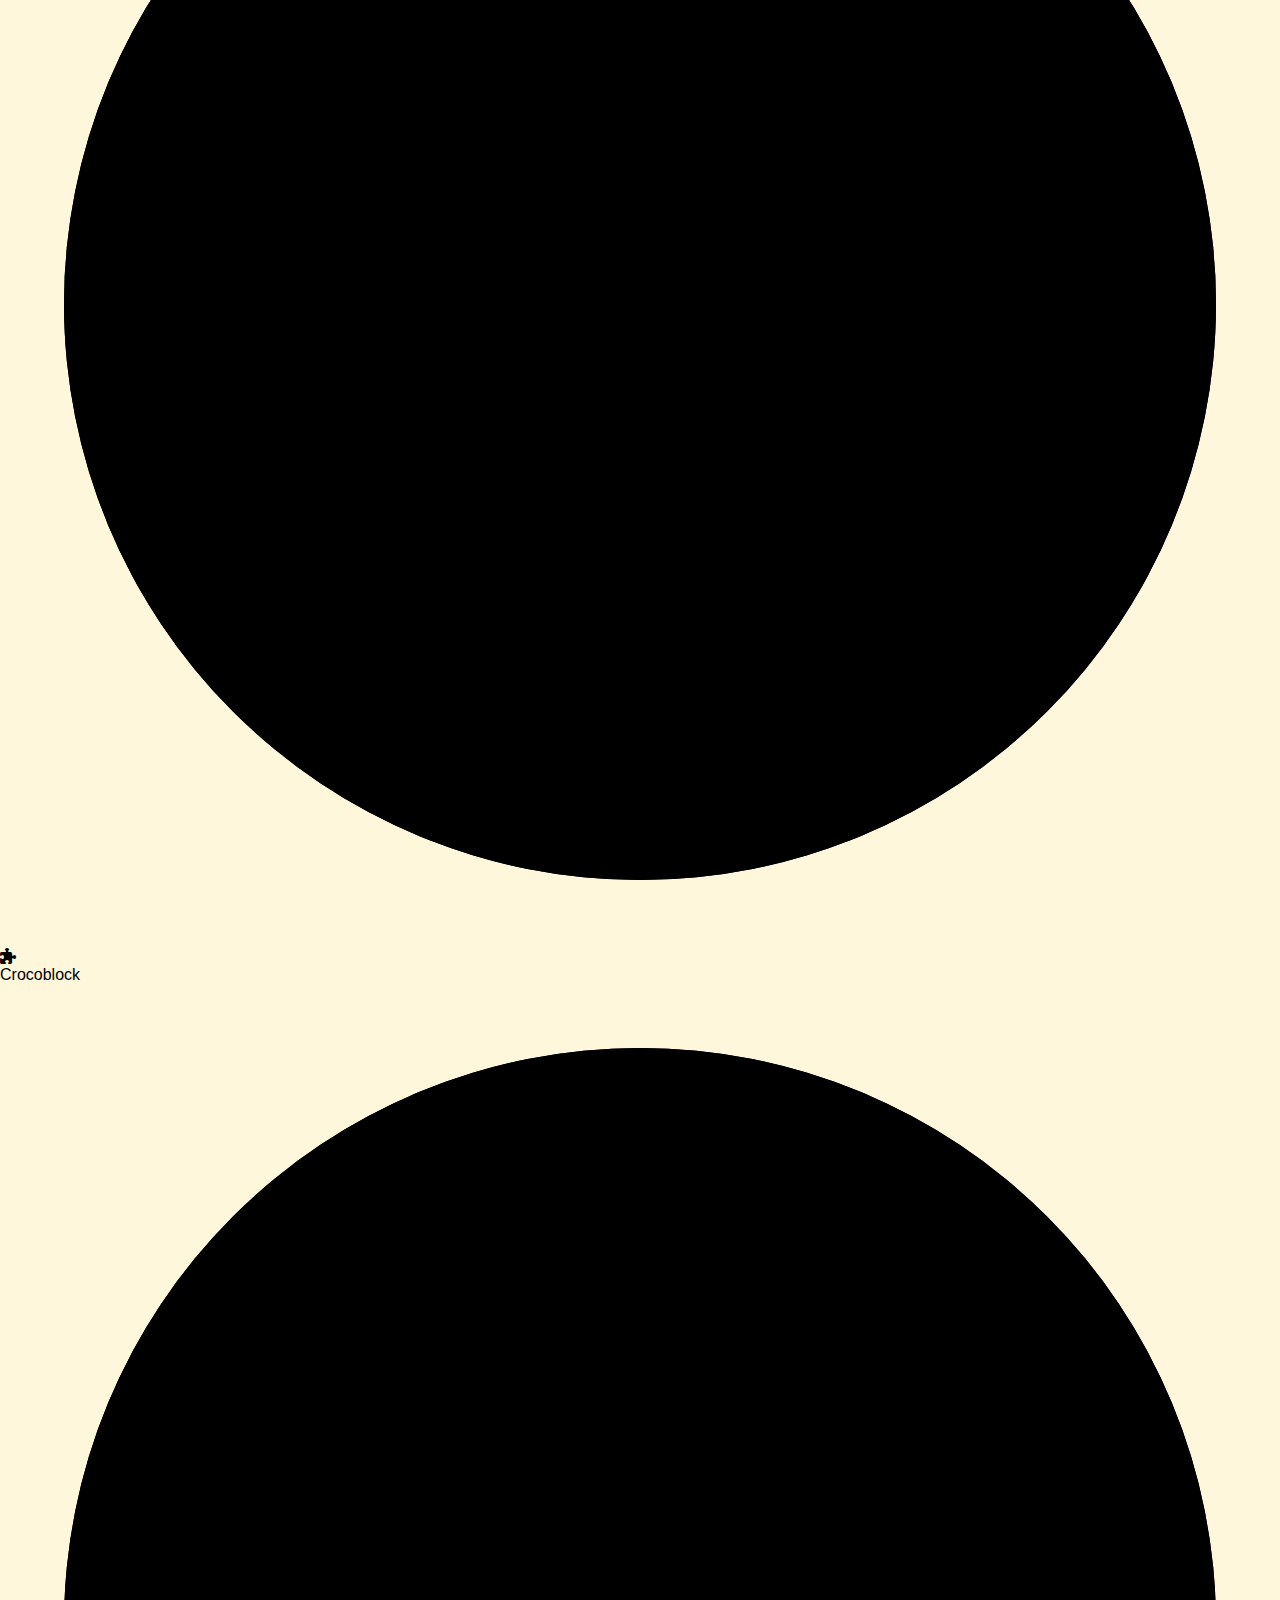
==== commit 72d40ed3: "Update competences.html" ====
--- a/competences.html
+++ b/competences.html
@@ -1,29 +1,340 @@
 <!DOCTYPE html>
 <html lang="fr">
 
-<head> 
-    <meta charset="UTF-8">
-    <meta name="viewport" content="width=device-width, initial-scale=1.0">
-    <title>Marina Masson - Accueil</title>
-    
-    <!-- Lien vers les fichiers CSS -->
-    <link rel="stylesheet" href="styles.css">
-    <link rel="stylesheet" href="https://cdnjs.cloudflare.com/ajax/libs/font-awesome/6.4.2/css/all.min.css">
+<head>
+  <meta charset="UTF-8" />
+  <meta name="viewport" content="width=device-width, initial-scale=1.0" />
+  <title>Marina Masson - Compétences</title>
+  <link rel="stylesheet" href="styles.css" />
+  <link rel="stylesheet" href="https://cdnjs.cloudflare.com/ajax/libs/font-awesome/6.4.2/css/all.min.css" />
 </head>
 
 <body>
-    <!-- Le header sera chargé dynamiquement -->
-    <div id="header"></div> 
-    
+  <div class="page-content">
+    <div id="header"></div>
+
     <main>
-        <h2>Mes compétences</h2>
-        <p>Texte spécifique à cette page.</p>
+      <!-- HERO -->
+      <section class="hero-parcours">
+        <div class="hero-image"></div>
+      </section>
+
+      <section class="intro-parcours">
+        <h1>Mes compétences</h1>
+        <p>Une palette d’outils et de savoir-faire au service de ma créativité.</p>
+      </section>
+
+      <!-- GRILLE -->
+      <section class="competences-grid">
+
+        <!-- GAUCHE : Design graphique & audiovisuel -->
+        <div class="competence-block left bg-cream">
+          <h2 class="event-title">Design graphique & audiovisuel</h2>
+          <div class="skills">
+            <div class="skill">
+              <div class="circle" data-percent="90">
+                <svg viewBox="0 0 100 100">
+                  <circle class="bg" cx="50" cy="50" r="45" />
+                  <circle class="progress" cx="50" cy="50" r="45" />
+                </svg>
+                <div class="icon"><i class="fas fa-paint-brush"></i></div>
+              </div>
+              <p>Photoshop</p>
+            </div>
+            <div class="skill">
+              <div class="circle" data-percent="85">
+                <svg viewBox="0 0 100 100">
+                  <circle class="bg" cx="50" cy="50" r="45" />
+                  <circle class="progress" cx="50" cy="50" r="45" />
+                </svg>
+                <div class="icon"><i class="fas fa-vector-square"></i></div>
+              </div>
+              <p>Illustrator</p>
+            </div>
+            <div class="skill">
+              <div class="circle" data-percent="80">
+                <svg viewBox="0 0 100 100">
+                  <circle class="bg" cx="50" cy="50" r="45" />
+                  <circle class="progress" cx="50" cy="50" r="45" />
+                </svg>
+                <div class="icon"><i class="fas fa-file-invoice"></i></div>
+              </div>
+              <p>InDesign</p>
+            </div>
+            <div class="skill">
+                <div class="circle" data-percent="75">
+                  <svg viewBox="0 0 100 100">
+                    <circle class="bg" cx="50" cy="50" r="45" />
+                    <circle class="progress" cx="50" cy="50" r="45" />
+                  </svg>
+                  <div class="icon"><i class="fas fa-scissors"></i></div>
+                </div>
+                <p>CapCut</p>
+              </div>
+              <div class="skill">
+                <div class="circle" data-percent="75">
+                  <svg viewBox="0 0 100 100">
+                    <circle class="bg" cx="50" cy="50" r="45" />
+                    <circle class="progress" cx="50" cy="50" r="45" />
+                  </svg>
+                  <div class="icon"><i class="fas fa-video"></i></div>
+                </div>
+                <p>Premiere Pro</p>
+              </div>
+              <div class="skill">
+                <div class="circle" data-percent="65">
+                  <svg viewBox="0 0 100 100">
+                    <circle class="bg" cx="50" cy="50" r="45" />
+                    <circle class="progress" cx="50" cy="50" r="45" />
+                  </svg>
+                  <div class="icon"><i class="fas fa-bolt"></i></div>
+                </div>
+                <p>After Effect</p>
+              </div>
+          </div>
+        </div>
+
+        <!-- DROITE : Développement web & UI/UX -->
+        <div class="competence-block right bg-blue">
+          <h2 class="event-title">Développement web & UI/UX</h2>
+          <div class="skills">
+            <div class="skill">
+                <div class="circle" data-percent="85">
+                  <svg viewBox="0 0 100 100">
+                    <circle class="bg" cx="50" cy="50" r="45" />
+                    <circle class="progress" cx="50" cy="50" r="45" />
+                  </svg>
+                  <div class="icon"><i class="fab fa-figma"></i></div>
+                </div>
+                <p>Figma</p>
+              </div>
+              <div class="skill">
+              <div class="circle" data-percent="85">
+                <svg viewBox="0 0 100 100">
+                  <circle class="bg" cx="50" cy="50" r="45" />
+                  <circle class="progress" cx="50" cy="50" r="45" />
+                </svg>
+                <div class="icon"><i class="fab fa-wordpress"></i></div>
+              </div>
+              <p>Wordpress</p>
+            </div>
+            <div class="skill">
+              <div class="circle" data-percent="80">
+                <svg viewBox="0 0 100 100">
+                  <circle class="bg" cx="50" cy="50" r="45" />
+                  <circle class="progress" cx="50" cy="50" r="45" />
+                </svg>
+                <div class="icon"><i class="fas fa-layer-group"></i></div>
+              </div>
+              <p>Elementor</p>
+            </div>
+            <div class="skill">
+              <div class="circle" data-percent="75">
+                <svg viewBox="0 0 100 100">
+                  <circle class="bg" cx="50" cy="50" r="45" />
+                  <circle class="progress" cx="50" cy="50" r="45" />
+                </svg>
+                <div class="icon"><i class="fas fa-cubes"></i></div>
+              </div>
+              <p>JetEngine</p>
+            </div>
+            <div class="skill">
+                <div class="circle" data-percent="70">
+                  <svg viewBox="0 0 100 100">
+                    <circle class="bg" cx="50" cy="50" r="45" />
+                    <circle class="progress" cx="50" cy="50" r="45" />
+                  </svg>
+                  <div class="icon"><i class="fas fa-puzzle-piece"></i></div>
+                </div>
+                <p>Crocoblock</p>
+              </div>
+              <div class="skill">
+                <div class="circle" data-percent="20">
+                  <svg viewBox="0 0 100 100">
+                    <circle class="bg" cx="50" cy="50" r="45" />
+                    <circle class="progress" cx="50" cy="50" r="45" />
+                  </svg>
+                  <div class="icon"><i class="fas fa-code"></i></div>
+                </div>
+                <p>HTML / CSS / JS</p>
+              </div>
+          </div>
+        </div>
+
+        <!-- GAUCHE : Outils IA générative -->
+        <div class="competence-block left bg-blue">
+            <h2 class="event-title">Outils IA générative</h2>
+            <div class="skills">
+              <div class="skill">
+                <div class="circle" data-percent="90">
+                  <svg viewBox="0 0 100 100">
+                    <circle class="bg" cx="50" cy="50" r="45" />
+                    <circle class="progress" cx="50" cy="50" r="45" />
+                  </svg>
+                  <div class="icon"><i class="fas fa-comments"></i></div>
+                </div>
+                <p>Chat GPT</p>
+              </div>
+              <div class="skill">
+                <div class="circle" data-percent="85">
+                  <svg viewBox="0 0 100 100">
+                    <circle class="bg" cx="50" cy="50" r="45" />
+                    <circle class="progress" cx="50" cy="50" r="45" />
+                  </svg>
+                  <div class="icon"><i class="fas fa-image"></i></div>
+                </div>
+                <p>DALL·E</p>
+              </div>
+              <div class="skill">
+                <div class="circle" data-percent="80">
+                  <svg viewBox="0 0 100 100">
+                    <circle class="bg" cx="50" cy="50" r="45" />
+                    <circle class="progress" cx="50" cy="50" r="45" />
+                  </svg>
+                  <div class="icon"><i class="fas fa-brain"></i></div>
+                </div>
+                <p>MidJourney</p>
+              </div>
+              <div class="skill">
+                  <div class="circle" data-percent="80">
+                    <svg viewBox="0 0 100 100">
+                      <circle class="bg" cx="50" cy="50" r="45" />
+                      <circle class="progress" cx="50" cy="50" r="45" />
+                    </svg>
+                    <div class="icon"><i class="fas fa-wand-magic-sparkles"></i></div>
+                  </div>
+                  <p>Firefly</p>
+                </div>
+            </div>
+          </div>
+
+    <!-- DROITE : SEO & Analytics -->
+<div class="competence-block right bg-cream">
+    <h2 class="event-title">SEO & Analytics</h2>
+    <div class="skills">
+      <div class="skill">
+          <div class="circle" data-percent="80">
+            <svg viewBox="0 0 100 100">
+              <circle class="bg" cx="50" cy="50" r="45" />
+              <circle class="progress" cx="50" cy="50" r="45" />
+            </svg>
+            <div class="icon"><i class="fas fa-search"></i></div>
+          </div>
+          <p>Google Search Engine</p>
+        </div>
+        <div class="skill">
+        <div class="circle" data-percent="75">
+          <svg viewBox="0 0 100 100">
+            <circle class="bg" cx="50" cy="50" r="45" />
+            <circle class="progress" cx="50" cy="50" r="45" />
+          </svg>
+          <div class="icon"><i class="fas fa-chart-line"></i></div>
+        </div>
+        <p>Google Analytics</p>
+      </div>
+      <div class="skill">
+        <div class="circle" data-percent="85">
+          <svg viewBox="0 0 100 100">
+            <circle class="bg" cx="50" cy="50" r="45" />
+            <circle class="progress" cx="50" cy="50" r="45" />
+          </svg>
+          <div class="icon"><i class="fas fa-plug"></i></div>
+        </div>
+        <p>RankMath SEO</p>
+      </div>
+      <div class="skill">
+        <div class="circle" data-percent="80">
+          <svg viewBox="0 0 100 100">
+            <circle class="bg" cx="50" cy="50" r="45" />
+            <circle class="progress" cx="50" cy="50" r="45" />
+          </svg>
+          <div class="icon"><i class="fas fa-tags"></i></div>
+        </div>
+        <p>Optimisation on-page</p>
+      </div>
+    </div>
+  </div>
+
+<!-- GAUCHE : Modélisation & création 3D -->
+<div class="competence-block left bg-cream">
+    <h2 class="event-title">Modélisation & création 3D</h2>
+    <div class="skills">
+      <div class="skill">
+        <div class="circle" data-percent="75">
+          <svg viewBox="0 0 100 100">
+            <circle class="bg" cx="50" cy="50" r="45" />
+            <circle class="progress" cx="50" cy="50" r="45" />
+          </svg>
+          <div class="icon"><i class="fas fa-cube"></i></div>
+        </div>
+        <p>Fusion 360</p>
+      </div>
+      <div class="skill">
+        <div class="circle" data-percent="70">
+          <svg viewBox="0 0 100 100">
+            <circle class="bg" cx="50" cy="50" r="45" />
+            <circle class="progress" cx="50" cy="50" r="45" />
+          </svg>
+          <div class="icon"><i class="fas fa-cubes"></i></div>
+        </div>
+        <p>Blender</p>
+      </div>
+    </div>
+  </div>
+
+  <!-- GAUCHE : Outils bureautiques & langues -->
+<div class="competence-block right bg-blue">
+    <h2 class="event-title">Bureautique</h2>
+    <div class="skills">
+      <div class="skill">
+        <div class="circle" data-percent="90">
+          <svg viewBox="0 0 100 100">
+            <circle class="bg" cx="50" cy="50" r="45" />
+            <circle class="progress" cx="50" cy="50" r="45" />
+          </svg>
+          <div class="icon"><i class="fas fa-language"></i></div>
+        </div>
+        <p>Anglais niveau C1</p>
+      </div>
+      <div class="skill">
+        <div class="circle" data-percent="90">
+          <svg viewBox="0 0 100 100">
+            <circle class="bg" cx="50" cy="50" r="45" />
+            <circle class="progress" cx="50" cy="50" r="45" />
+          </svg>
+          <div class="icon"><i class="fas fa-file-word"></i></div>
+        </div>
+        <p>Suite Office 365</p>
+      </div>
+      <div class="skill">
+        <div class="circle" data-percent="85">
+          <svg viewBox="0 0 100 100">
+            <circle class="bg" cx="50" cy="50" r="45" />
+            <circle class="progress" cx="50" cy="50" r="45" />
+          </svg>
+          <div class="icon"><i class="fas fa-cloud"></i></div>
+        </div>
+        <p>Suite Google</p>
+      </div>
+      <div class="skill">
+          <div class="circle" data-percent="80">
+            <svg viewBox="0 0 100 100">
+              <circle class="bg" cx="50" cy="50" r="45" />
+              <circle class="progress" cx="50" cy="50" r="45" />
+            </svg>
+            <div class="icon"><i class="fas fa-calendar-check"></i></div>
+          </div>
+          <p>Organisation & planification</p>
+        </div>
+    </div>
+  </div>
+  
+      </section>
     </main>
 
-    <!-- Le footer sera chargé dynamiquement -->
-    <div id="footer"></div> 
-
-    <script src="script.js"></script>
+    <div id="footer"></div>
+  </div>
+
+  <script src="script.js"></script>
 </body>
-
-</html>+</html>
--- a/styles.css
+++ b/styles.css
@@ -1,12 +1,21 @@
+/* ================= GLOBAL ================= */
+
 /* Importation de la police Aurora */
 @font-face {
     font-family: 'Aurora';
-    src: url('fonts/Aurora.woff2') format('woff2'),
-         url('fonts/Aurora.woff') format('woff'),
-         url('fonts/Aurora.otf') format('opentype'); /* En dernier recours */
+    src: url('Fonts/') format('woff2'),
+         url('Fonts/Aurora.woff') format('woff'),
+         url('Fonts/Aurora.otf') format('opentype'); /* En dernier recours */
     font-weight: normal;
     font-style: normal;
 }
+
+/* Appliquer la police Aurora aux titres */
+h1, h2, h3 {
+    font-family: 'Aurora', 'Georgia', serif;
+    font-feature-settings: "liga" 0, "clig" 0;
+  }
+  
 
 /* Réinitialisation globale des styles */
 * {
@@ -29,7 +38,8 @@
     margin-bottom: 20px; /* Ajoute un espace sous le contenu */
 }
 
-/* ---------- HEADER ---------- */
+/* ================= HEADER ================= */
+
 header {
     background-color: transparent;
     padding: 15px 30px;
@@ -167,62 +177,8 @@
     height: 1px;
 }
 
-
-/* ---------- RESPONSIVE DESIGN ---------- */
-
-/* Menu burger */
-.menu-toggle {
-    display: none;
-    flex-direction: column;
-    cursor: pointer;
-}
-
-.menu-toggle div {
-    width: 30px;
-    height: 3px;
-    background-color: black;
-    margin: 5px;
-    transition: 0.3s;
-}
-
-@media (max-width: 768px) {
-    nav {
-        justify-content: flex-end;
-    }
-
-    nav ul {
-        display: none;
-        flex-direction: column;
-        background-color: white;
-        position: absolute;
-        top: 60px;
-        left: 0;
-        width: 100%;
-        text-align: center;
-        padding: 10px 0;
-        border-top: 1px solid #ddd;
-    }
-
-    nav ul li {
-        padding: 10px 0;
-    }
-
-    .contact {
-        position: absolute;
-        right: 30px;
-        top: 15px;
-    }
-
-    .menu-toggle {
-        display: flex;
-    }
-
-    nav.active ul {
-        display: flex;
-    }
-}
-
-/* ---------- FOOTER ---------- */
+/* ================= FOOTER ================= */
+
 footer {
     background-color: #5a88bb;
     padding-top: 80px;
@@ -253,6 +209,8 @@
     font-size: 0.7rem;
     color: #fef7dc; /* Texte copyright en jaune pâle */
 }
+
+/* ================= Homepage ================= */
 
 /* Section HERO (image pleine largeur) */
 .hero {
@@ -309,4 +267,127 @@
     justify-content: center;
     min-height: 50vh; /* Ajuste la hauteur de l'espace vide */
     text-align: center; /* Centre le texte à l'intérieur */
-}+}
+
+/* ================= Parcours ================= */
+
+/* ===== HERO IMAGE ===== */
+.hero-image {
+  height: 50vh;
+  background: url('Images/IMG_3116.JPG') center/cover no-repeat;
+}
+
+/* ===== INTRO ===== */
+.intro-parcours {
+  text-align: center;
+  padding: 4rem 2rem;
+  margin-bottom: 4rem;
+}
+
+.intro-parcours h1 {
+  font-size: 3rem;
+  margin-bottom: 1rem;
+}
+
+.intro-parcours p {
+  font-size: 1.2rem;
+  max-width: 600px;
+  margin: 0 auto;
+}
+
+/* ===== TIMELINES PAR ANNÉE ===== */
+.timeline-wrapper {
+  position: relative;
+  width: 100%;
+  padding: 5rem 2rem;
+}
+
+.timeline-line-center {
+  position: absolute;
+  top: 0;
+  bottom: 0;
+  left: 50%;
+  width: 4px;
+  background-color: #5a88bb;
+  transform: translateX(-50%);
+  z-index: 0;
+}
+
+.timeline-item {
+  position: relative;
+  width: 50%;
+  padding: 2rem 2rem;
+  box-sizing: border-box;
+}
+
+.timeline-item.left {
+  left: 0;
+  text-align: right;
+}
+
+.timeline-item.right {
+  left: 50%;
+  text-align: left;
+}
+
+.timeline-dot {
+  position: absolute;
+  top: 2rem;
+  width: 16px;
+  height: 16px;
+  background-color: #5a88bb;
+  border-radius: 50%;
+  z-index: 2;
+}
+
+.timeline-item.left .timeline-dot {
+  right: -8px;
+}
+
+.timeline-item.right .timeline-dot {
+  left: -8px;
+}
+
+.timeline-content {
+  position: relative;
+  z-index: 1;
+  background: transparent;
+  margin-top: 0.5rem;
+}
+
+.event-meta {
+  font-size: 0.9rem;
+  font-weight: 300;
+  color: #555;
+  margin-bottom: 0.3rem;
+}
+
+.event-title {
+  font-size: 1.3rem;
+  font-weight: bold;
+  margin: 0.2rem 0 0.5rem;
+  font-family: 'Aurora', 'Georgia', serif;
+  font-feature-settings: "liga" 0, "clig" 0;
+}
+
+.event-subtitle {
+  font-style: italic;
+  font-size: 1rem;
+  margin-bottom: 0.8rem;
+}
+
+.event-list {
+  list-style-type: disc;
+  padding-left: 1.5rem;
+  font-size: 0.95rem;
+  color: #333;
+}
+
+.event-list li {
+  margin-bottom: 0.3rem;
+}
+.timeline-item.left .event-list {
+  text-align: right;
+  list-style-position: inside;
+  padding-left: 0;
+}
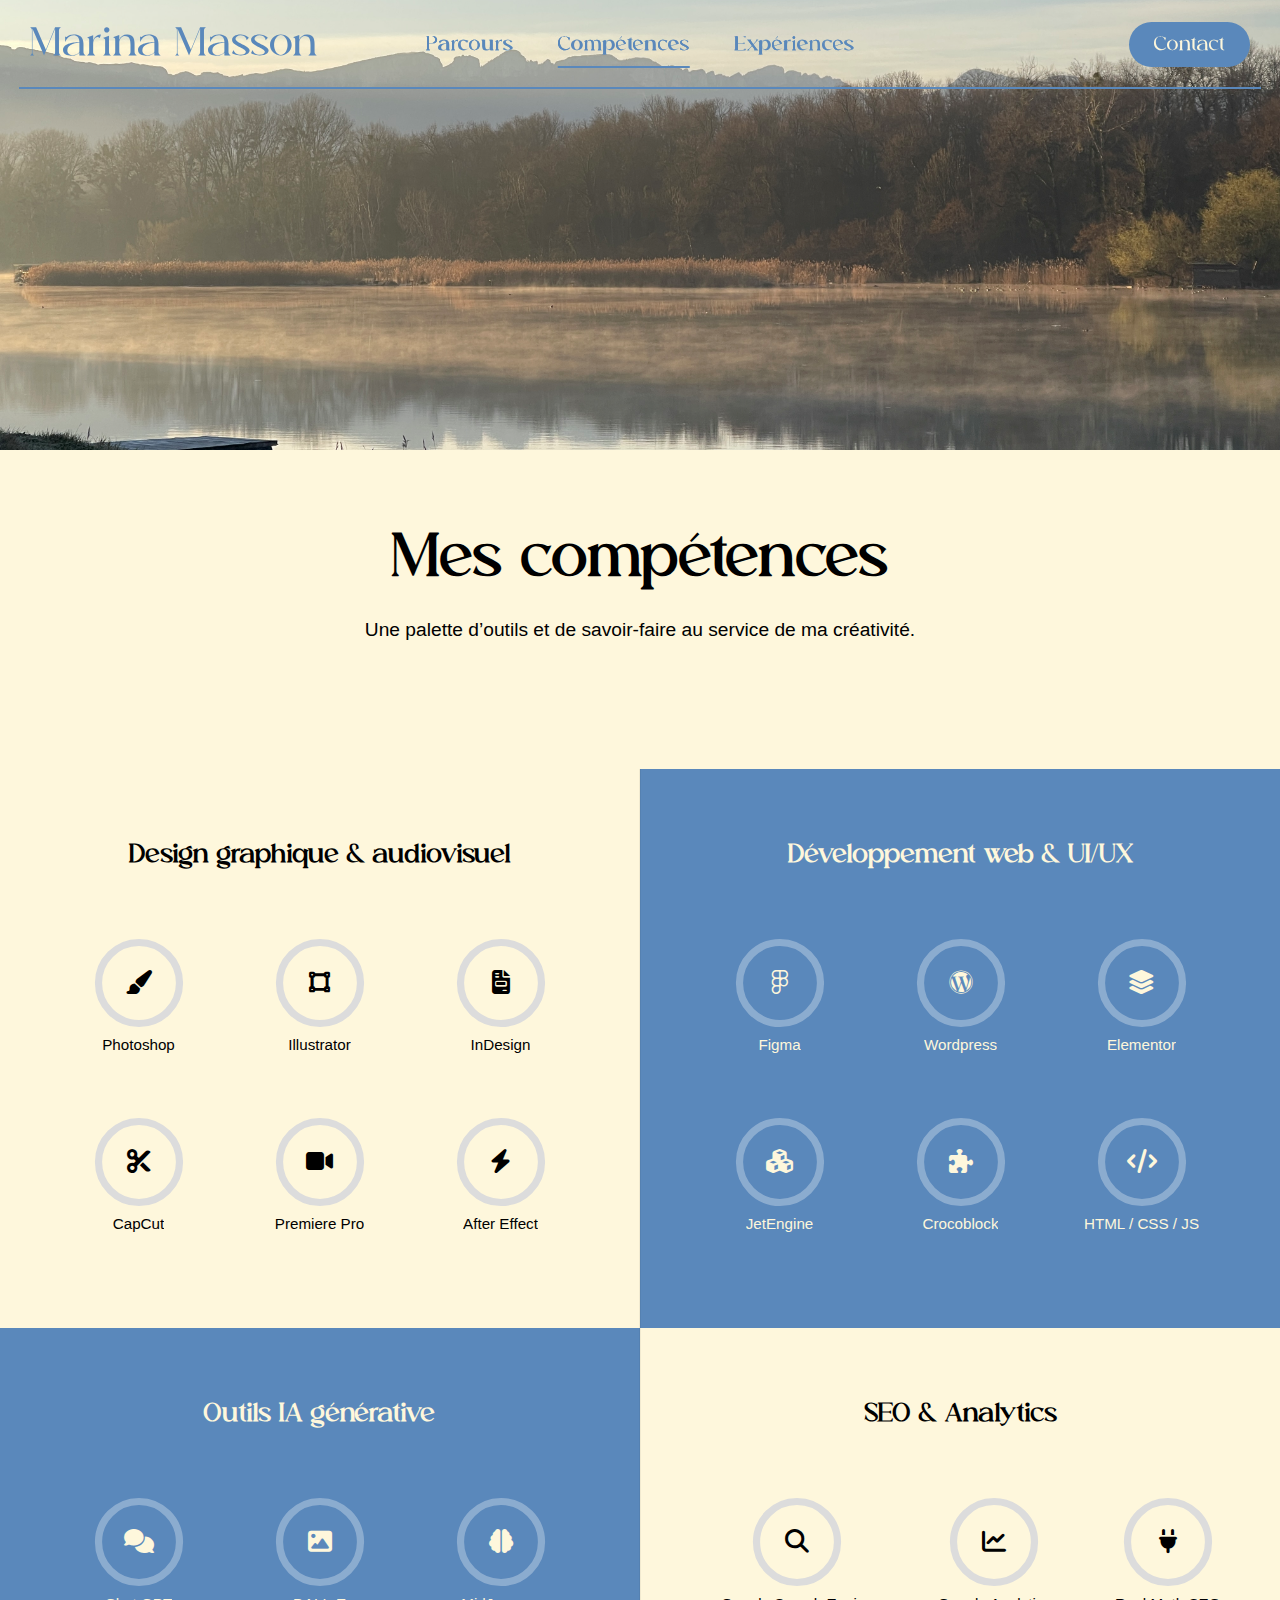
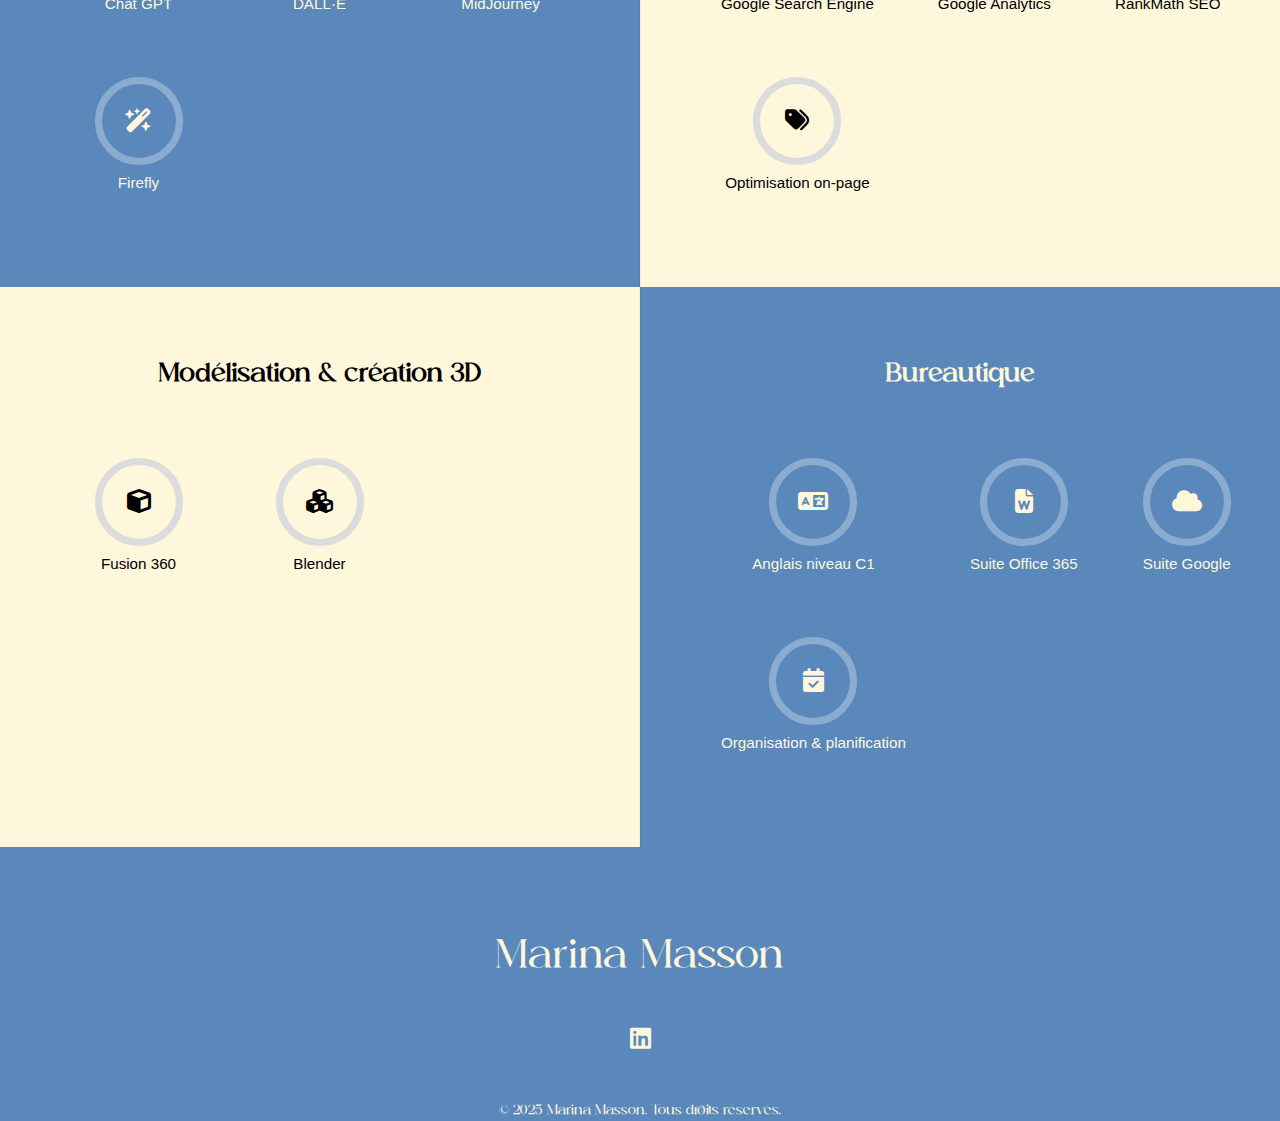
==== commit 7d22a464: "Update competences.html" ====
--- a/competences.html
+++ b/competences.html
@@ -1,5 +1,5 @@
 <!DOCTYPE html>
-<html lang="fr">
+<html lang="fr"> 
 
 <head>
   <meta charset="UTF-8" />
--- a/styles.css
+++ b/styles.css
@@ -177,6 +177,65 @@
     height: 1px;
 }
 
+/* =================== RESPONSIVE HEADER =================== */
+
+.burger {
+  display: none;
+  font-size: 1.5rem;
+  color: #5a88bb;
+  cursor: pointer;
+  justify-self: center;
+}
+
+.desktop-only {
+  display: block;
+}
+
+.mobile-only {
+  display: none;
+}
+
+@media (max-width: 768px) {
+  header {
+    grid-template-columns: 1fr auto 1fr;
+    padding: 15px 20px;
+  }
+
+  .burger {
+    display: block;
+  }
+
+  nav {
+    position: absolute;
+    top: 100%;
+    left: 0;
+    right: 0;
+    background: #fef7dc;
+    display: none;
+    flex-direction: column;
+    align-items: center;
+    padding: 1rem 0;
+    z-index: 999;
+  }
+
+  nav.active {
+    display: flex;
+  }
+
+  nav ul {
+    flex-direction: column;
+    gap: 1rem;
+  }
+
+  .desktop-only {
+    display: none;
+  }
+
+  .mobile-only {
+    display: block;
+  }
+}
+
 /* ================= FOOTER ================= */
 
 footer {
@@ -269,6 +328,10 @@
     text-align: center; /* Centre le texte à l'intérieur */
 }
 
+
+
+
+
 /* ================= Parcours ================= */
 
 /* ===== HERO IMAGE ===== */
@@ -300,6 +363,8 @@
   position: relative;
   width: 100%;
   padding: 5rem 2rem;
+  min-height: 100vh;
+  margin-bottom: 4rem;
 }
 
 .timeline-line-center {
@@ -391,3 +456,217 @@
   list-style-position: inside;
   padding-left: 0;
 }
+
+/* ==================== RESPONSIVE & ANIMATION TIMELINE ==================== */
+
+/* Mobile : timeline verticale */
+@media (max-width: 768px) {
+  .timeline-wrapper {
+    padding: 3rem 1rem;
+  }
+
+  .timeline-line-center {
+    left: 8px;
+    transform: none;
+  }
+
+  .timeline-item {
+    width: 100%;
+    padding-left: 2.5rem;
+    padding-right: 1rem;
+    text-align: left !important;
+  }
+
+  .timeline-item.left,
+  .timeline-item.right {
+    left: 0;
+  }
+
+  .timeline-dot {
+    left: 0;
+    right: auto;
+  }
+
+  .timeline-item.left .event-list,
+  .timeline-item.right .event-list {
+    text-align: left;
+    list-style-position: outside;
+  }
+}
+
+/* === ANIMATIONS === */
+.timeline-item {
+  opacity: 0;
+  transform: translateY(30px);
+  transition: all 0.6s ease;
+}
+
+.timeline-item.visible {
+  opacity: 1;
+  transform: translateY(0);
+}
+
+
+/* ================= COMPÉTENCES ================= */
+
+.competences-grid {
+  display: flex;
+  flex-wrap: wrap;
+  width: 100%;
+  margin: 0;
+  padding: 0;
+}
+
+.competence-block {
+  width: 50%;
+  padding: 4rem 3rem;
+  box-sizing: border-box;
+  text-align: center;
+}
+
+.competence-block.left {
+  border-right: 1px solid rgba(0, 0, 0, 0.05);
+}
+
+.competence-block.right {
+  border-left: 1px solid rgba(0, 0, 0, 0.05);
+}
+
+.bg-cream {
+  background-color: #fef7dc;
+}
+
+.bg-blue {
+  background-color: #5a88bb;
+  color: #fef7dc;
+}
+
+.competence-block h2.event-title {
+  font-size: 1.3rem;
+  font-weight: bold;
+  font-family: 'Aurora', 'Georgia', serif;
+  font-feature-settings: "liga" 0, "clig" 0;
+  margin-bottom: 2rem;
+}
+
+/* Grille des compétences */
+.skills {
+  display: grid;
+  grid-template-columns: repeat(3, 1fr); /* 3 colonnes fixes */
+  gap: 2rem;
+  justify-items: center;
+  padding: 1rem;
+}
+
+.skill {
+  display: flex;
+  flex-direction: column;
+  align-items: center;
+  width: 100%;
+  padding: 1rem;
+}
+
+.skill p {
+  font-size: 0.95rem;
+  margin-top: 0.5rem;
+  white-space: nowrap;
+  overflow: hidden;
+  text-overflow: ellipsis;
+  max-width: 100%;
+}
+
+/* Cercle SVG */
+.circle {
+  position: relative;
+  width: 90px;
+  height: 90px;
+}
+
+.circle svg {
+  width: 100%;
+  height: 100%;
+  transform: rotate(-90deg);
+}
+
+circle.bg {
+  fill: none;
+  stroke-width: 8;
+  stroke: #ddd;
+}
+
+.bg-cream circle.bg {
+  stroke: #dcdcdc;
+}
+
+.bg-blue circle.bg {
+  stroke: rgba(255, 255, 255, 0.3);
+}
+
+circle.progress {
+  fill: none;
+  stroke-width: 8;
+  stroke-linecap: round;
+  stroke-dasharray: 283;
+  stroke-dashoffset: 283;
+  transition: stroke-dashoffset 1s ease-in-out;
+}
+
+.bg-cream circle.progress {
+  stroke: #5a88bb;
+}
+
+.bg-blue circle.progress {
+  stroke: #fef7dc;
+}
+
+.icon {
+  position: absolute;
+  top: 50%;
+  left: 50%;
+  transform: translate(-50%, -50%);
+  font-size: 1.5rem;
+  color: currentColor;
+}
+
+/* Footer collé */
+main {
+  margin-bottom: 0;
+}
+
+/* ============== RESPONSIVE EXTRA ============== */
+@media (max-width: 768px) {
+  .competence-block {
+    width: 100%;
+    border: none;
+    padding: 3rem 1rem;
+  }
+
+  .competence-block h2.event-title {
+    font-size: 1.2rem;
+  }
+
+  .skills {
+    grid-template-columns: repeat(2, 1fr);
+  }
+
+  .skill p {
+    font-size: 0.85rem;
+  }
+}
+
+@media (max-width: 768px) {
+  .competences-grid {
+    display: flex;
+    flex-direction: column;
+  }
+
+  /* Inversion de l’ordre visuel mobile pour garder l’alternance visuelle */
+  .competence-block:nth-child(2n) {
+    order: 1;
+  }
+
+  .competence-block:nth-child(2n-1) {
+    order: 2;
+  }
+}
+
